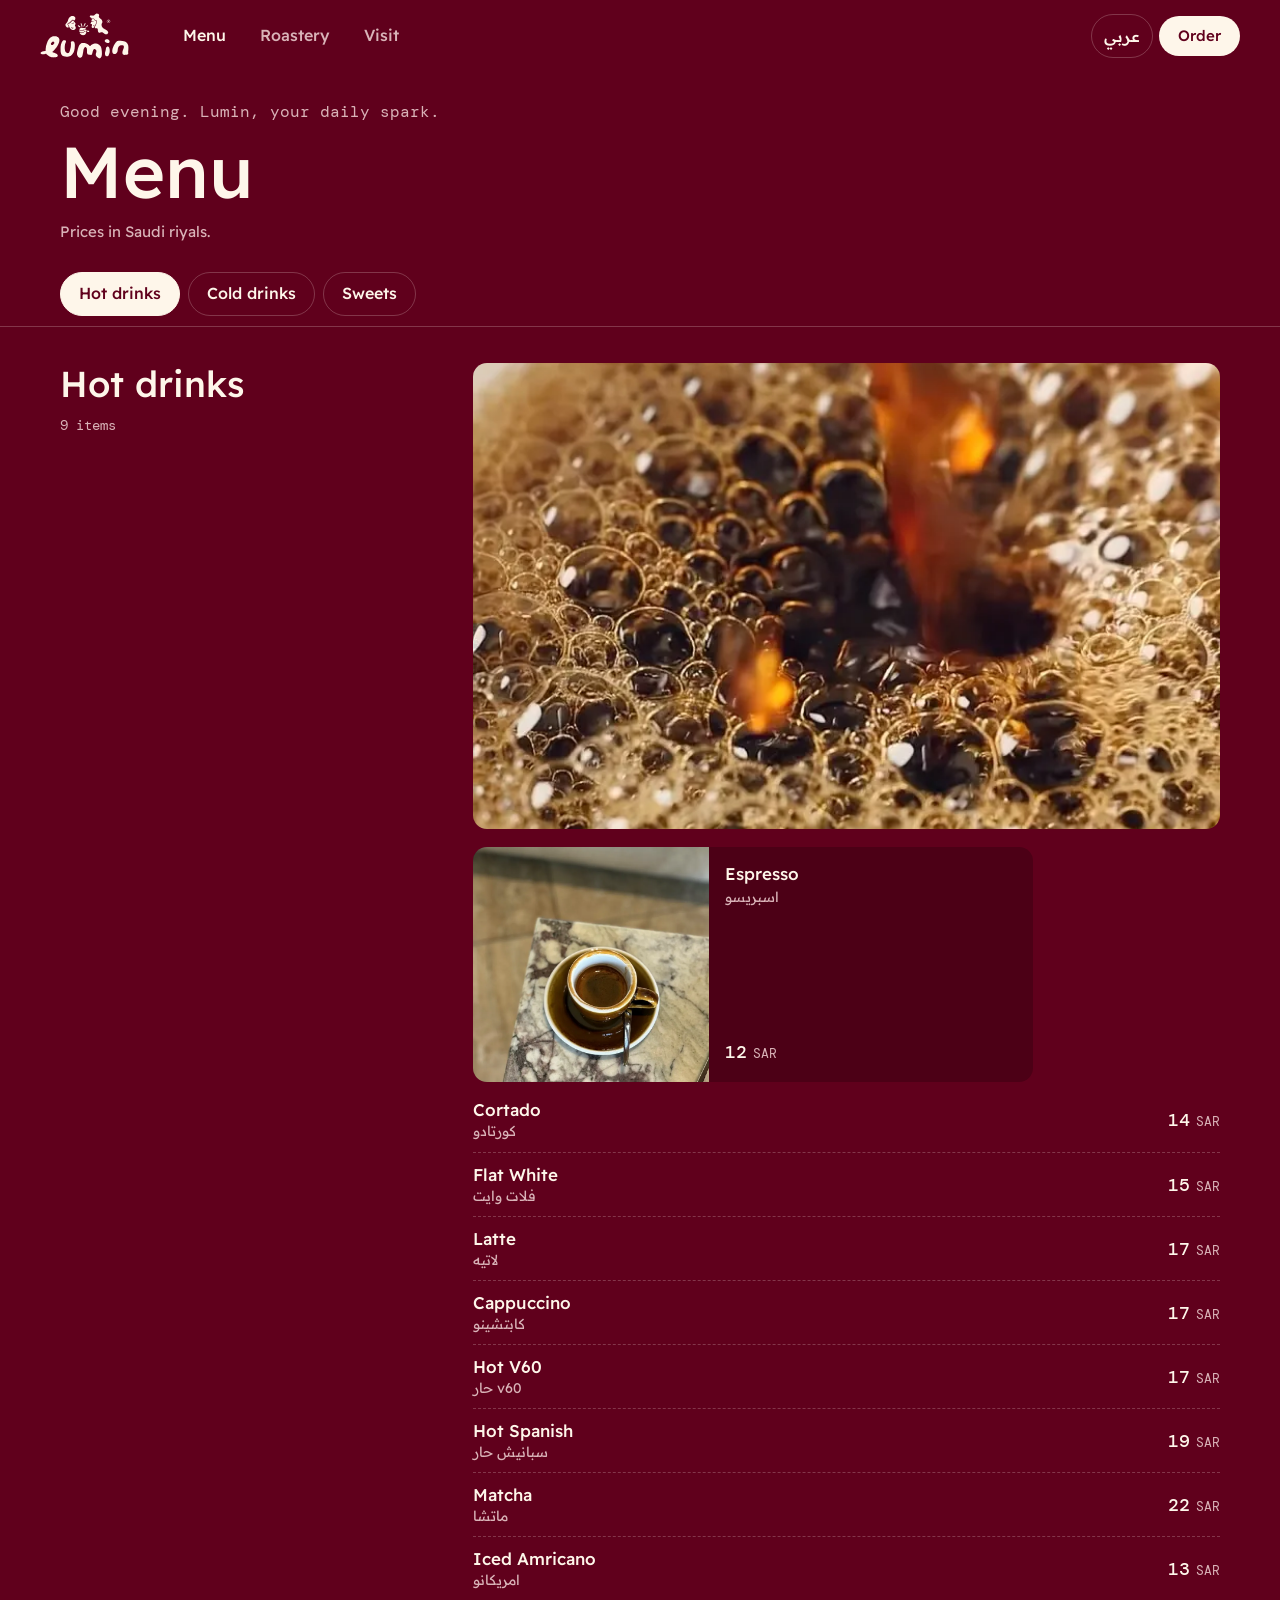
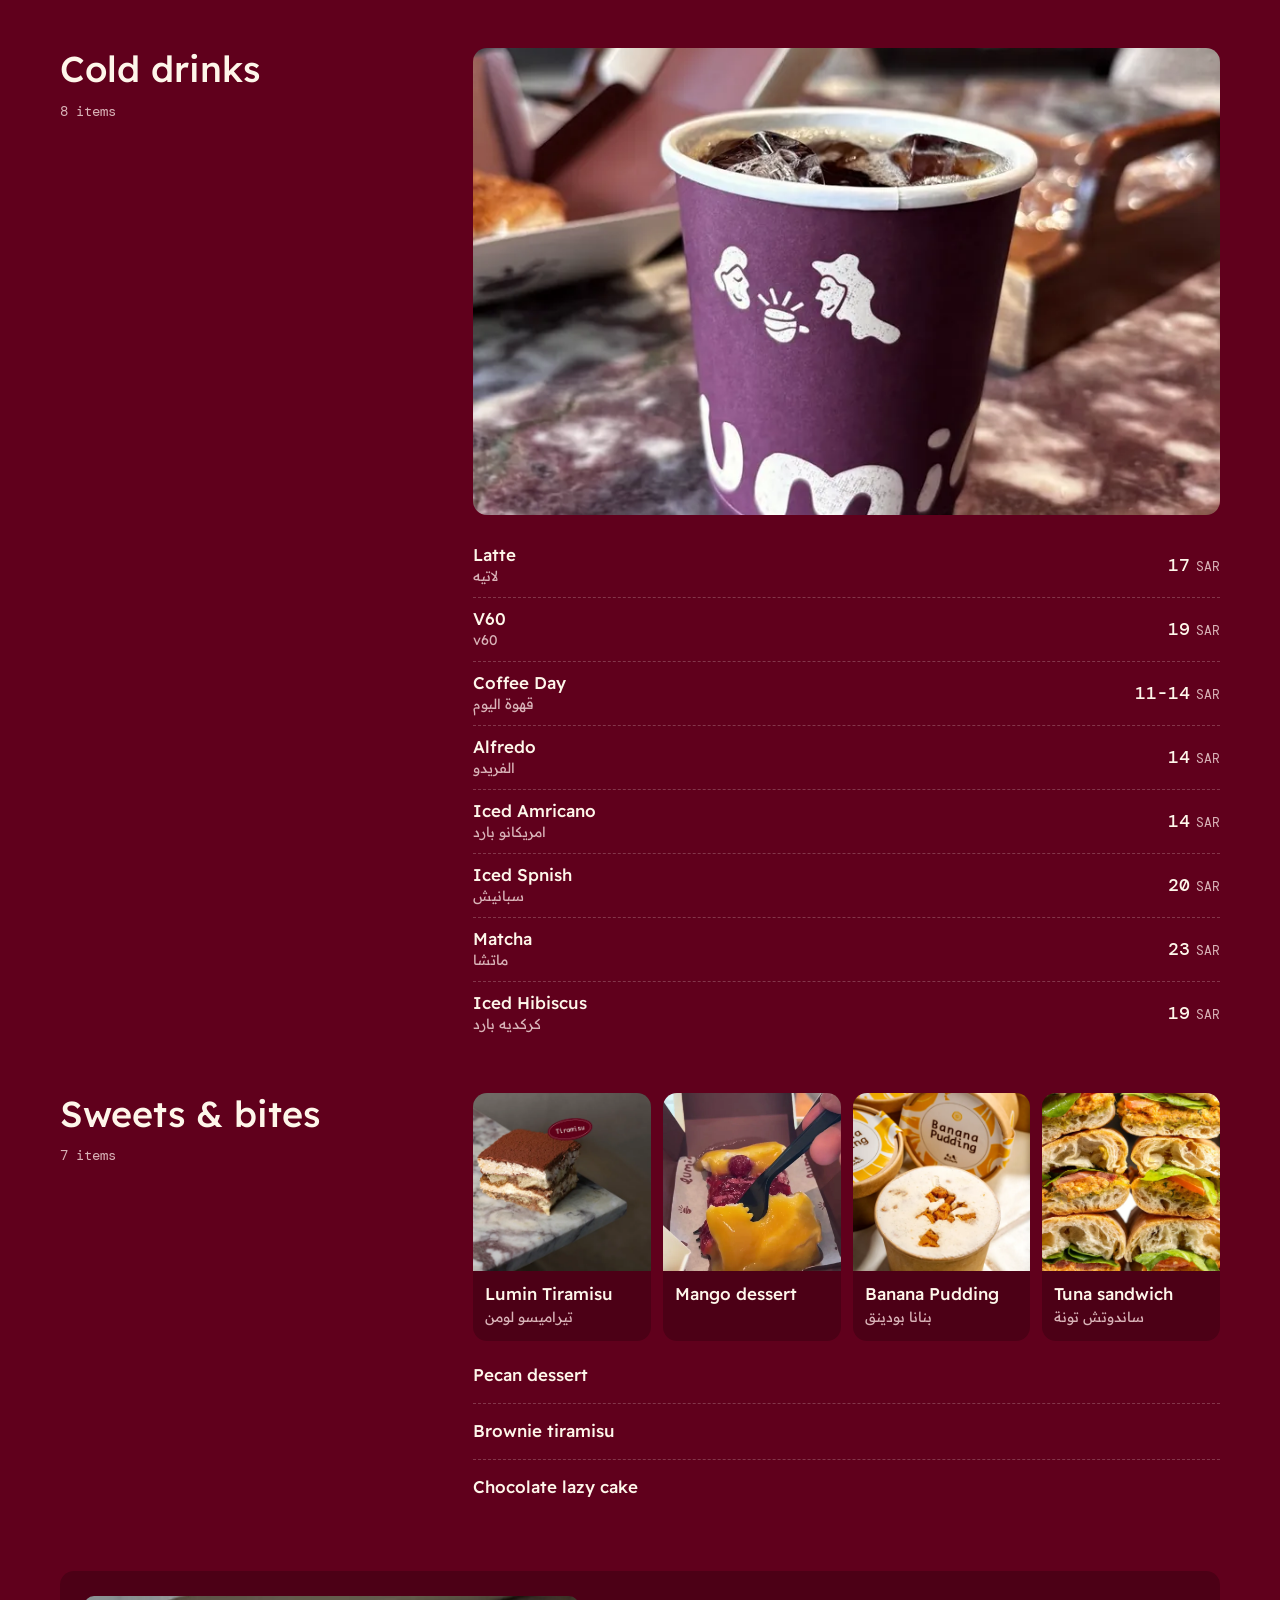
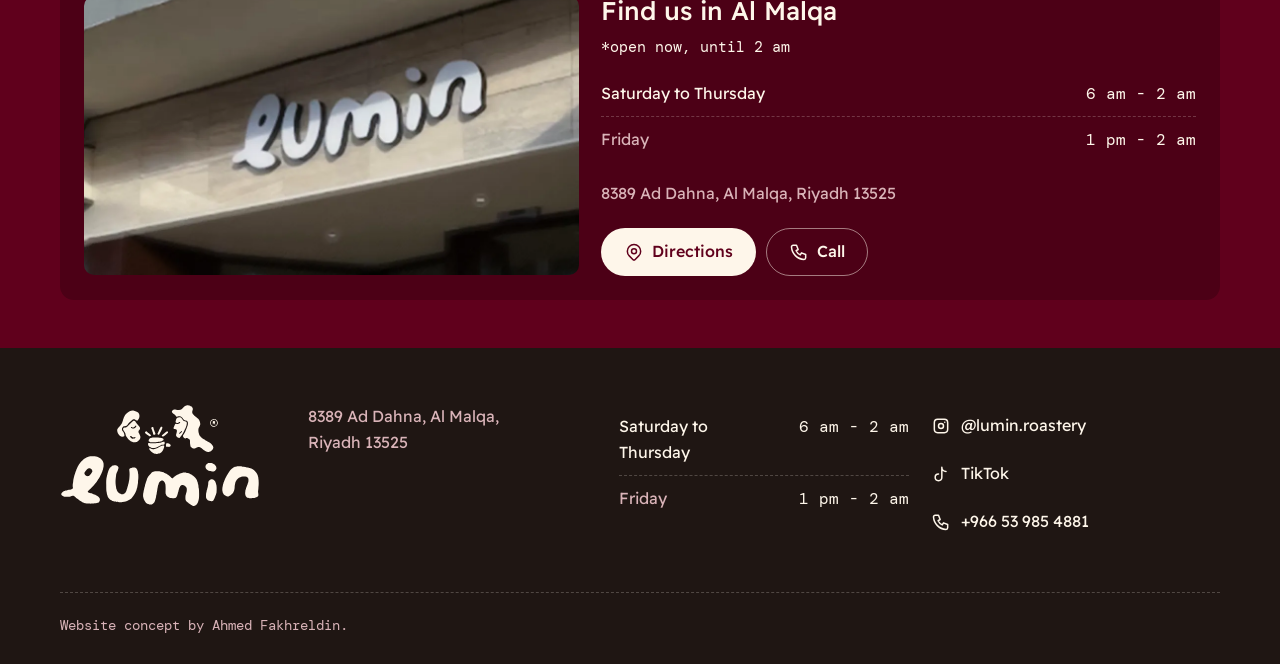
==== menu.html @ fab9cb1c "Lumin Roastery site: home, menu and roastery pages (AR/EN) Co-Authored-By: Claude Opus 5.5 (1M conte" ====
<!doctype html>
<html lang="ar" dir="rtl">
<head>
<meta charset="utf-8">
<meta name="viewport" content="width=device-width,initial-scale=1,viewport-fit=cover">
<script>(function(){var d=document.documentElement,l;try{l=localStorage.getItem('lumin-lang')}catch(e){}
if(l!=='ar'&&l!=='en'){var n=(navigator.languages&&navigator.languages[0])||navigator.language||'';l=/^ar/i.test(n)?'ar':'en'}
d.lang=l;d.dir=l==='ar'?'rtl':'ltr';d.classList.add('fl');var done=false;function go(){if(done)return;done=true;d.classList.remove('fl')}
setTimeout(go,1200);try{var f=["500 1em 'Readex Pro'","400 1em 'DM Mono'","500 1em 'DM Mono'"];Promise.all(f.map(function(x){return document.fonts.load(x,'\u0644\u0648\u0645\u0646 lumin')})).then(go,go)}catch(e){go()}}())</script>
<style>html.fl body{opacity:0}body{transition:opacity .25s ease}</style>
<noscript><style>html.fl body{opacity:1}</style></noscript>
<link rel="preload" as="font" type="font/woff2" href="fonts/readex-latin.woff2" crossorigin>
<link rel="preload" as="font" type="font/woff2" href="fonts/readex-arabic.woff2" crossorigin>
<link rel="preload" as="font" type="font/woff2" href="fonts/dmmono-400-latin.woff2" crossorigin>
<link rel="preload" as="font" type="font/woff2" href="fonts/dmmono-500-latin.woff2" crossorigin>
<title>القائمة | محمصة لومن</title>
<meta name="description" content="قائمة لومن بالأسعار: المشروبات الحارة والباردة وقهوة اليوم، وأسماء الحلى.">
<meta name="theme-color" content="#60001C">
<meta property="og:type" content="website">
<meta property="og:title" content="Menu | Lumin Roastery">
<meta property="og:description" content="The Lumin menu with prices: hot and cold drinks, coffee of the day, and the sweets.">
<meta property="og:image" content="https://ahmedfakhr1.github.io/lumin-preview/img/og-card.jpg">
<meta property="og:image:width" content="1200">
<meta property="og:image:height" content="630">
<meta property="og:image:alt" content="Lumin Roastery, Al Malqa, Riyadh">
<meta property="og:site_name" content="Lumin Roastery">
<meta name="twitter:card" content="summary_large_image">
<meta name="twitter:title" content="Menu | Lumin Roastery">
<meta name="twitter:description" content="The Lumin menu with prices: hot and cold drinks, coffee of the day, and the sweets.">
<meta name="twitter:image" content="https://ahmedfakhr1.github.io/lumin-preview/img/og-card.jpg">
<link rel="icon" type="image/svg+xml" href="img/icon.svg">
<link rel="icon" type="image/png" sizes="32x32" href="img/favicon-32.png">
<link rel="apple-touch-icon" href="img/apple-touch-icon.png">
<link rel="stylesheet" href="fonts.css?v=c0cd7f0d">
<link rel="stylesheet" href="site.css?v=6ce14621">
<script src="app.js?v=37ed431e" defer></script>
</head>
<body class="menu" data-title-ar="القائمة | محمصة لومن" data-title-en="Menu | Lumin Roastery" data-desc-ar="قائمة لومن بالأسعار: المشروبات الحارة والباردة وقهوة اليوم، وأسماء الحلى." data-desc-en="The Lumin menu with prices: hot and cold drinks, coffee of the day, and the sweets.">
<svg class="sprite" width="0" height="0" aria-hidden="true" focusable="false"><defs><g id="lm"><path class="faces" d="M149.1 79.8C148.4 79.6 146.4 78.8 145.3 78.2C143.7 77.3 140.8 74.4 139.7 72.6C139.3 72.0 138.8 71.3 138.6 71.0C138.4 70.7 137.9 69.9 137.6 69.2C137.1 68.1 137.0 67.9 137.0 67.0C136.8 65.9 136.8 65.7 136.2 64.3C135.9 63.6 135.6 63.1 134.9 62.3C132.7 59.6 132.4 58.4 133.7 56.9C134.4 56.2 134.8 56.1 136.3 56.0L137.7 55.9L138.7 55.3C139.8 54.7 140.9 53.7 144.7 49.7C147.0 47.4 149.0 45.6 149.6 45.3C150.3 45.0 150.8 45.1 151.7 45.7C152.6 46.2 153.1 46.9 153.7 48.0C153.9 48.4 154.6 49.3 155.2 49.9C157.7 52.8 159.4 54.9 159.8 55.8C159.9 56.0 160.0 56.5 160.1 56.9C160.2 57.5 160.2 57.7 160.0 58.4C159.7 59.2 159.7 59.2 159.0 60.0C157.8 61.1 157.6 61.7 157.8 63.2C157.9 64.3 158.0 64.5 158.5 65.3C158.8 65.7 159.0 66.0 159.0 66.1C159.0 66.1 159.1 66.5 159.3 66.8C159.5 67.1 159.8 67.8 160.0 68.3C160.2 68.8 160.4 69.4 160.5 69.7C160.7 70.0 160.7 70.4 160.7 71.5L160.7 72.9L160.3 73.8C160.1 74.3 159.8 74.8 159.8 75.0C159.4 76.1 157.0 78.4 155.5 78.9C155.1 79.0 154.6 79.3 154.2 79.4C153.9 79.5 153.4 79.7 153.1 79.7C152.5 79.9 149.9 79.9 149.1 79.8ZM150.5 73.9C152.1 73.6 153.4 72.4 152.8 71.7C152.5 71.4 152.2 71.4 151.5 71.7C150.9 71.9 149.4 72.0 148.6 71.9C147.9 71.7 147.4 71.3 147.0 70.6C146.4 69.5 145.3 69.2 144.6 69.9C144.1 70.4 144.1 70.8 144.8 71.6C145.9 72.8 147.1 73.8 147.7 74.0C148.2 74.1 149.8 74.1 150.5 73.9ZM131.2 70.9C130.4 70.8 130.3 70.7 129.3 70.2C128.1 69.5 126.5 68.1 125.7 66.9C123.9 64.4 123.1 60.9 123.8 59.0C124.3 57.8 125.6 56.1 128.1 53.5C129.4 52.1 129.8 51.6 130.1 51.0C130.3 50.6 130.6 50.1 130.7 49.9C131.2 49.0 131.9 47.2 132.1 46.7C132.1 46.4 132.3 45.7 132.6 45.3C132.8 44.7 133.0 44.1 133.0 43.7C133.1 43.2 133.3 42.6 133.5 42.2C133.7 41.7 133.9 41.1 134.0 40.7C134.2 40.0 135.1 37.9 135.7 37.1C136.2 36.3 137.8 34.5 138.5 33.8C142.7 29.9 146.1 28.5 150.4 29.1C151.2 29.2 152.2 29.6 153.8 30.4C154.2 30.6 154.9 30.9 155.2 31.0C155.8 31.2 157.0 32.1 157.5 32.6C157.6 32.8 158.0 33.2 158.2 33.7C158.7 34.3 158.8 34.5 159.0 35.6C159.3 36.9 159.3 37.8 159.2 38.5C159.1 38.8 159.0 39.4 158.9 40.0C158.7 41.1 158.4 41.7 157.1 43.7C155.8 45.5 155.4 45.6 154.1 44.6C153.8 44.3 153.4 44.1 153.2 44.0C152.9 43.8 152.4 43.6 152.1 43.4C151.6 43.0 151.5 43.0 150.6 43.0C150.1 43.0 149.5 43.0 149.3 43.0C148.7 43.2 147.6 44.0 146.7 44.9C146.2 45.4 145.4 46.2 144.9 46.6C143.6 47.7 141.7 49.7 140.5 51.2C138.8 53.2 138.7 53.3 137.0 53.5C135.9 53.6 134.7 53.9 134.1 54.2C133.3 54.7 132.1 56.0 131.6 57.0C131.2 57.9 131.2 57.9 131.2 59.0C131.2 60.0 131.2 60.0 131.6 60.8C131.9 61.2 132.4 62.0 132.9 62.6C133.4 63.2 133.8 63.8 134.2 64.7C134.8 65.7 134.8 65.9 134.9 66.7C134.9 67.2 135.0 67.9 135.1 68.3C135.2 68.7 135.2 69.2 135.2 69.4C135.1 69.8 134.5 70.4 134.0 70.7C133.5 70.9 132.1 71.0 131.2 70.9ZM151.1 57.4C152.1 56.7 152.5 56.4 153.2 55.5C154.4 54.1 154.6 53.3 153.9 53.1C153.4 52.9 153.1 53.1 151.9 54.3C150.4 55.8 150.2 55.9 149.1 55.9C148.1 55.9 148.1 55.9 147.4 55.5C146.6 55.1 146.2 55.0 145.8 55.4C145.5 55.7 145.5 56.2 145.7 56.5C145.8 56.6 146.1 56.8 146.5 57.0C146.9 57.1 147.5 57.3 148.0 57.5C148.7 57.8 148.9 57.9 149.6 57.8C150.2 57.8 150.4 57.8 151.1 57.4ZM268.7 95.2C268.2 95.1 267.5 94.9 267.1 94.9C266.4 94.8 264.7 94.0 264.1 93.5C263.9 93.3 263.4 92.9 262.8 92.5C262.3 92.1 261.1 91.2 260.3 90.5C258.4 88.8 257.3 88.2 256.1 87.8C254.7 87.4 254.3 87.4 252.7 87.8C251.2 88.1 251.1 88.1 249.7 88.9C247.8 89.9 248.0 89.9 246.8 89.8L245.7 89.8L244.5 89.2C243.4 88.7 243.2 88.5 242.4 87.7C241.3 86.7 241.1 86.3 240.9 85.2C240.9 84.8 240.8 84.2 240.7 83.8C240.4 82.7 240.4 82.1 240.3 79.3C240.3 76.1 240.2 75.9 239.2 74.9C238.6 74.3 238.3 74.1 237.2 73.6C236.0 73.0 235.9 73.0 235.1 73.0C234.4 73.0 234.2 73.0 233.6 73.4C232.7 73.8 232.3 73.8 231.6 73.5C230.8 73.1 230.2 72.4 229.6 71.3C229.1 70.4 229.1 70.2 229.1 69.6C229.1 68.8 229.1 68.8 230.8 66.2C231.9 64.5 232.8 62.7 233.1 61.8C233.2 61.4 233.4 60.8 233.5 60.5C233.7 60.2 233.9 59.7 234.0 59.4C234.1 59.1 234.3 58.6 234.5 58.3C234.6 57.9 234.9 57.3 235.0 56.8C235.2 56.3 235.4 55.7 235.5 55.4C235.6 55.2 235.9 54.5 236.0 54.0C236.2 53.5 236.4 52.8 236.6 52.4C236.9 51.5 237.1 50.0 237.0 48.5C236.9 47.4 236.7 46.9 236.0 46.0C235.3 45.1 235.0 45.0 233.1 44.7C231.4 44.5 230.4 43.8 229.4 42.4C228.0 40.3 227.0 39.3 225.5 38.5C224.4 37.9 224.4 37.9 223.4 37.9C222.0 37.8 221.2 38.0 220.3 38.5C219.5 38.9 218.9 39.0 218.5 38.7C218.3 38.6 217.9 38.0 217.5 37.4C216.7 36.2 216.4 35.9 214.2 34.4C212.8 33.4 211.7 32.4 211.4 31.8C210.9 30.7 211.2 29.6 212.2 28.7C212.6 28.3 212.9 28.1 213.9 27.8C215.5 27.2 216.1 27.1 217.9 27.5C220.3 28.1 224.3 28.2 225.3 27.8C226.4 27.3 227.6 26.3 230.3 23.4C231.8 21.9 232.8 21.2 234.6 20.8C236.0 20.4 236.4 20.4 238.5 20.8C239.9 21.1 240.3 21.2 240.7 21.5C241.0 21.7 241.6 21.9 241.9 22.0C242.9 22.5 244.3 24.0 244.7 25.1C245.0 26.1 244.9 27.7 244.3 28.9C243.9 29.7 243.7 31.3 243.9 32.3C244.3 33.8 247.0 37.0 250.0 39.2C251.5 40.3 252.5 41.3 253.3 42.1C254.0 42.8 254.9 44.0 254.9 44.2C254.9 44.2 255.0 44.6 255.3 45.0C255.6 45.5 255.8 46.1 256.2 47.4C256.6 49.1 256.7 49.3 256.7 50.4C256.7 51.5 256.7 51.5 256.3 52.4C256.1 52.9 255.9 53.4 255.9 53.6C255.8 53.9 254.9 55.8 254.1 57.3C253.5 58.4 253.7 63.4 254.4 65.2C254.6 65.7 254.8 66.4 254.9 66.8C255.0 67.3 255.1 67.6 255.5 68.3C255.8 68.7 256.2 69.3 256.4 69.6C257.2 71.1 260.2 73.5 263.3 75.5C264.0 75.9 264.7 76.3 264.9 76.5C265.1 76.6 265.4 76.8 265.7 77.0C266.0 77.1 266.4 77.3 266.6 77.5C266.8 77.6 267.3 77.9 267.7 78.1C268.1 78.3 268.8 78.7 269.2 78.9C269.6 79.2 270.3 79.6 270.8 79.9C274.4 82.1 276.9 84.8 277.6 87.3C277.8 88.1 277.8 88.7 277.3 89.8C276.6 91.4 276.4 91.7 275.5 92.7C274.2 94.0 273.1 94.7 271.7 95.0C271.2 95.1 270.6 95.2 270.5 95.3C270.0 95.4 269.8 95.4 268.7 95.2ZM221.7 72.7C220.4 72.0 218.7 70.7 218.3 69.8C217.8 68.9 217.9 67.0 218.5 65.6C219.0 64.4 219.4 61.8 219.3 60.9C219.0 59.1 218.6 58.9 216.0 58.4C214.4 58.2 213.9 57.8 213.9 57.1C213.9 56.6 214.1 55.8 214.5 55.2C214.6 54.9 214.9 54.4 215.0 54.1C215.1 53.8 215.3 53.3 215.5 53.0C215.7 52.7 215.9 52.2 216.0 51.8C216.5 50.2 217.2 49.8 219.0 50.3C220.6 50.7 222.1 50.4 223.5 49.2C224.4 48.5 224.6 48.2 224.5 47.7C224.3 47.3 224.1 47.2 223.6 47.2C223.3 47.2 223.2 47.2 222.6 47.8C221.8 48.5 221.3 48.8 220.6 48.8C219.2 49.0 217.5 48.2 217.2 47.2C217.1 46.8 217.2 45.8 217.6 44.7C217.7 44.2 217.9 43.6 218.0 43.2C218.3 42.3 219.0 41.4 219.9 40.6C221.1 39.6 223.2 39.2 224.6 39.7C225.6 40.0 227.3 41.5 227.8 42.4C229.3 45.2 230.0 45.8 232.1 46.1C234.3 46.5 235.1 47.2 235.2 48.7C235.3 49.7 234.8 52.6 234.4 53.5C234.3 53.7 234.0 54.3 233.9 54.9C233.8 55.4 233.5 56.0 233.4 56.3C233.3 56.5 233.1 57.0 233.0 57.2C232.9 57.5 232.3 58.6 231.8 59.8C231.2 60.9 230.8 61.9 230.8 61.9C230.8 61.9 230.6 62.3 230.3 62.7C230.1 63.2 229.6 64.0 229.2 64.7C228.6 65.8 228.2 66.5 227.4 67.8C227.1 68.2 226.7 68.9 226.4 69.5C225.7 70.6 224.5 72.1 223.9 72.5C223.3 72.9 222.3 73.0 221.7 72.7ZM224.3 65.8C225.0 65.5 227.6 63.1 227.7 62.6C227.8 62.3 227.6 62.0 227.3 61.9C226.8 61.7 226.5 61.9 225.4 62.9C224.9 63.5 224.2 64.0 224.1 64.1C223.1 64.5 222.5 65.0 222.7 65.5C222.9 65.9 223.7 66.1 224.3 65.8Z"/><path class="cupb" d="M186.2 98.4C185.8 98.3 185.5 98.2 185.5 98.2C185.4 98.2 184.9 98.1 184.4 98.0C183.5 97.8 182.7 97.5 180.6 96.4C179.1 95.6 177.8 94.4 175.8 92.1C174.6 90.7 174.4 89.5 175.2 89.3C175.6 89.1 175.7 89.1 176.5 89.5C176.8 89.6 177.5 89.9 178.0 90.1C178.5 90.2 179.2 90.5 179.7 90.6C180.8 91.0 182.0 91.0 183.3 90.6C183.8 90.4 184.5 90.2 184.9 90.1C185.6 90.0 189.1 88.3 190.2 87.6C190.4 87.5 190.9 87.2 191.3 87.0C191.7 86.8 192.2 86.6 192.5 86.4C194.1 85.5 195.6 85.1 197.1 85.0C198.4 85.0 198.7 85.1 198.9 85.6C199.0 86.1 198.8 87.7 198.5 88.6C198.3 89.0 198.1 89.6 198.0 90.1C197.8 90.8 196.8 92.8 196.2 93.9C195.4 95.2 193.9 96.4 192.2 97.2C191.1 97.8 190.8 97.9 190.1 97.9C189.6 98.0 189.0 98.1 188.6 98.2C187.9 98.5 186.9 98.6 186.2 98.4ZM179.8 88.9C179.3 88.8 178.8 88.7 178.2 88.4C177.7 88.2 177.1 87.9 176.9 87.9C175.8 87.7 174.6 86.7 173.8 85.4C173.1 84.3 173.0 83.8 173.1 82.6C173.1 81.7 173.3 81.1 173.6 81.0C174.0 80.9 175.2 81.0 176.6 81.2C178.0 81.5 178.2 81.5 180.7 81.4C182.1 81.4 184.2 81.3 185.4 81.2C186.5 81.1 188.2 81.0 189.2 81.0C190.6 80.9 191.0 80.8 191.8 80.6C192.4 80.4 193.3 80.2 194.0 80.0C194.7 79.9 195.6 79.7 196.1 79.5C197.4 79.0 198.7 78.7 199.1 78.8C199.6 79.0 199.6 79.3 199.7 81.0C199.7 83.4 199.5 83.5 195.7 83.9C194.6 83.9 194.5 84.0 193.5 84.5C191.8 85.3 190.0 86.2 189.7 86.4C189.6 86.5 189.2 86.7 188.9 86.8C188.6 86.9 188.0 87.2 187.7 87.4C187.4 87.6 186.8 87.9 186.4 88.0C186.0 88.1 185.4 88.4 185.0 88.5C183.9 88.9 181.7 89.1 179.8 88.9ZM204.6 87.0C204.4 87.0 203.9 87.0 203.6 87.0C202.7 87.0 202.2 86.8 201.9 86.5C201.8 86.2 201.7 86.1 201.8 85.5C201.8 85.1 201.9 84.2 201.9 83.6C202.1 81.6 202.2 81.5 204.0 81.5C204.9 81.5 205.2 81.5 205.9 81.7C206.3 81.8 206.7 82.0 206.8 82.0C207.3 82.0 208.7 83.1 209.1 83.9C209.6 84.8 209.5 85.3 208.8 86.1C208.3 86.7 208.1 86.8 206.8 87.0C205.7 87.2 205.2 87.2 204.6 87.0ZM176.5 79.7C176.0 79.5 174.6 78.8 174.4 78.6C174.0 78.1 173.9 77.0 174.1 76.1C174.5 74.9 176.0 73.3 177.2 72.9C177.7 72.7 178.3 72.5 178.7 72.4C179.7 72.0 181.7 71.9 185.4 72.0C189.1 72.1 190.5 72.2 191.7 72.5C192.2 72.6 193.2 72.8 194.0 72.9C195.4 73.2 195.8 73.3 196.8 73.8C197.8 74.3 198.1 74.9 197.9 75.9C197.6 76.7 196.3 77.6 194.8 78.0C194.4 78.1 193.8 78.3 193.4 78.4C192.7 78.6 190.9 79.0 190.2 79.0C189.8 79.0 187.0 79.4 185.9 79.6C185.2 79.7 177.1 79.8 176.5 79.7Z"/><g class="rays"><path class="ray r0" style="opacity:var(--ray-o,1)" d="M175.0 70.0C174.8 69.9 174.2 69.5 173.7 69.0C173.2 68.6 172.6 68.1 172.3 67.9C170.8 67.0 169.0 65.6 168.4 64.8C168.0 64.2 168.0 63.7 168.5 63.1C169.4 62.1 170.1 61.9 170.8 62.4C171.0 62.6 171.6 63.1 172.2 63.7C173.1 64.6 173.8 65.1 176.6 67.1C177.3 67.6 178.0 68.3 178.0 68.5C178.0 68.9 177.1 69.7 176.2 70.1C175.6 70.3 175.4 70.3 175.0 70.0Z"/><path class="ray r1" style="opacity:var(--ray-o,1)" d="M182.0 67.6C181.4 67.3 181.1 66.6 181.0 65.1C181.0 64.6 180.8 64.1 180.6 63.5C180.3 63.0 180.1 62.3 180.0 61.9C180.0 61.5 179.8 60.9 179.5 60.4C179.3 59.9 179.0 59.3 179.0 59.0C178.9 58.8 178.7 58.2 178.5 57.9C178.1 57.1 178.1 56.7 178.5 56.1C178.9 55.4 179.4 55.1 180.0 55.1C181.2 55.0 181.7 55.6 181.9 57.3C182.0 58.2 182.1 58.6 182.4 59.1C182.6 59.5 182.8 60.1 182.9 60.5C183.0 60.9 183.2 61.5 183.4 62.0C183.6 62.4 183.8 62.9 183.9 63.2C183.9 63.4 184.2 64.1 184.4 64.6C185.2 66.4 185.0 67.2 183.7 67.6C182.9 67.8 182.4 67.8 182.0 67.6Z"/><path class="ray r2" style="opacity:var(--ray-o,1)" d="M189.1 67.2C188.1 66.7 187.9 66.2 188.5 65.3C188.7 65.0 188.9 64.6 189.0 64.3C189.1 64.0 189.3 63.6 189.5 63.2C189.7 62.9 189.9 62.4 190.0 62.1C190.1 61.8 190.3 61.3 190.5 60.9C190.7 60.6 190.9 60.0 191.0 59.8C191.1 59.5 191.3 59.1 191.4 58.8C191.6 58.5 191.8 58.0 192.0 57.6C192.2 56.7 193.0 55.5 193.4 55.1C193.9 54.7 194.5 54.6 195.2 55.0C196.3 55.5 196.3 56.8 195.3 58.9C194.1 61.5 193.6 62.4 193.3 62.8C193.2 63.0 192.9 63.5 192.8 63.8C192.1 65.3 191.3 66.6 190.8 67.1C190.3 67.7 189.9 67.7 189.1 67.2Z"/><path class="ray r3" style="opacity:var(--ray-o,1)" d="M196.2 70.4C195.0 69.8 194.8 68.8 195.9 68.1C197.0 67.4 201.5 63.7 202.2 63.0C203.2 61.9 204.2 61.9 204.8 63.0C204.9 63.4 205.1 63.8 205.1 64.0C205.2 64.6 205.0 64.8 201.9 67.1C199.9 68.6 198.6 69.6 198.1 70.0C197.2 70.7 196.9 70.8 196.2 70.4Z"/></g><path class="reg" d="M277.5 54.8C276.9 54.6 275.5 53.9 275.0 53.5C274.6 53.2 273.6 52.1 273.3 51.6C273.0 51.1 272.5 49.3 272.5 48.5C272.6 47.2 273.2 45.6 274.1 44.6C275.0 43.6 275.8 43.1 277.2 42.8C278.5 42.5 278.9 42.5 279.6 42.7C279.9 42.8 280.4 42.9 280.7 43.0C281.1 43.0 281.4 43.2 282.1 43.8C283.3 44.7 283.7 45.1 284.3 46.4L284.8 47.4L284.8 48.7L284.8 50.0L284.2 51.2C283.4 52.8 282.8 53.4 281.2 54.2L280.0 54.8L279.0 54.8C278.4 54.8 277.7 54.8 277.5 54.8ZM279.8 53.5C281.8 52.9 282.7 52.2 283.3 50.4C283.8 48.8 283.8 48.0 283.1 46.6C282.6 45.7 281.6 44.5 280.8 44.2C279.2 43.4 277.0 43.7 275.7 44.7C274.2 46.0 273.8 46.8 273.8 48.8C273.8 50.0 273.8 50.0 274.1 50.7C274.6 51.7 275.6 52.7 276.6 53.1C277.9 53.7 278.5 53.8 279.8 53.5ZM279.9 51.1C279.8 50.9 279.5 50.5 279.3 50.2C278.6 49.1 278.0 49.2 277.7 50.4C277.6 50.9 277.6 51.0 277.3 51.0C276.9 51.1 276.9 50.8 276.8 48.6C276.8 46.3 276.9 46.2 277.5 45.9C277.9 45.7 279.2 45.7 279.8 46.0C280.7 46.4 281.0 47.2 280.4 48.1C280.2 48.4 280.1 48.7 280.1 49.0C280.0 49.5 280.1 49.5 280.4 50.0C280.9 50.6 281.0 50.9 280.9 51.2C280.8 51.5 280.3 51.4 279.9 51.1Z"/><path class="word" d="M245.4 181.8C244.7 181.6 241.6 179.8 241.0 179.4C240.9 179.3 240.5 179.0 240.2 178.9C239.4 178.5 237.9 177.4 236.3 176.0C235.1 175.0 233.6 173.1 233.2 171.8C232.8 170.9 232.9 166.3 233.2 164.7C233.3 164.2 233.5 163.6 233.6 163.3C233.8 163.0 233.9 162.3 234.0 161.8C234.1 161.3 234.4 160.6 234.5 160.3C235.2 158.5 235.4 154.8 234.9 153.1C234.4 151.5 232.5 149.7 230.1 148.7C228.2 147.9 227.8 147.9 226.4 148.8C225.3 149.5 224.2 150.7 223.8 151.8C223.7 152.2 223.5 152.6 223.3 152.8C223.2 153.0 223.0 153.6 222.8 154.1C222.7 154.7 222.5 155.4 222.3 155.7C222.2 156.0 222.0 156.8 221.9 157.3C221.8 158.0 221.6 158.7 221.4 159.3C221.1 160.0 220.9 160.6 220.9 161.2C220.8 161.8 220.7 162.4 220.4 163.0C220.2 163.5 220.0 164.3 219.9 164.7C219.7 165.9 218.7 167.7 218.0 168.4C216.8 169.5 215.7 169.6 209.9 169.0C208.0 168.8 207.9 168.8 207.3 168.5C207.0 168.3 206.4 168.1 206.0 168.0C204.3 167.4 202.3 165.5 202.0 164.0C201.9 163.7 201.7 163.2 201.5 162.8C201.1 161.8 201.0 160.4 201.2 155.9C201.3 150.8 201.1 147.7 200.6 146.3C200.4 145.9 200.2 145.3 200.0 144.9C199.9 144.5 199.7 144.0 199.2 143.5C198.5 142.5 198.1 142.1 197.1 141.6C196.4 141.1 196.3 141.1 195.6 141.1C194.9 141.1 194.8 141.1 194.0 141.6C192.2 142.5 190.4 144.8 189.9 146.9C189.7 147.4 189.5 148.0 189.4 148.4C189.1 149.0 189.0 149.3 188.7 151.2C188.7 151.6 188.5 152.4 188.3 152.9C188.1 153.5 188.0 154.2 187.9 155.3C187.8 156.1 187.6 157.5 187.4 158.6C187.2 159.6 186.9 161.0 186.9 161.7C186.8 162.6 186.6 163.4 186.4 164.3C186.0 165.8 186.0 165.8 185.9 167.2C185.8 167.9 185.6 168.5 185.4 169.4C185.1 170.0 184.9 170.8 184.9 171.2C184.8 171.6 184.6 172.3 184.4 172.8C184.2 173.2 184.0 173.9 183.9 174.2C183.7 175.1 182.8 176.5 182.1 177.3C181.1 178.3 180.5 178.7 179.6 179.0C179.2 179.1 178.6 179.3 178.4 179.4C178.1 179.6 177.8 179.6 176.6 179.6L175.2 179.7L174.4 179.3C173.9 179.1 173.3 178.9 173.1 178.9C172.9 178.9 172.5 178.7 172.3 178.5C172.0 178.3 171.5 178.0 171.2 177.8C170.5 177.4 169.6 176.6 169.0 175.8C168.1 174.7 167.2 173.2 167.1 172.8C167.0 172.6 166.8 172.1 166.5 171.7C166.3 171.2 166.1 170.5 165.9 169.9C165.8 169.3 165.6 168.5 165.5 168.2C165.1 167.3 165.0 166.2 165.1 164.2C165.1 163.1 165.2 162.1 165.3 162.0C165.4 161.3 165.9 159.1 166.0 157.9C166.1 157.2 166.3 156.3 166.5 155.7C166.7 155.1 166.9 154.1 167.0 153.5C167.2 152.4 167.3 152.0 167.7 151.0C167.8 150.6 168.0 150.0 168.1 149.4C168.1 148.7 168.2 148.2 168.5 147.6C168.7 147.2 168.9 146.3 169.0 145.8C169.2 145.2 169.4 144.5 169.5 144.3C169.6 144.0 169.9 143.3 170.0 142.8C170.1 142.3 170.3 141.6 170.5 141.3C170.7 140.9 170.9 140.3 171.0 139.8C171.1 139.4 171.3 138.7 171.5 138.4C171.7 138.0 171.9 137.5 172.0 137.2C172.1 136.9 172.3 136.4 172.5 136.1C172.7 135.8 173.0 135.2 173.1 134.9C173.4 134.3 174.1 133.5 177.4 130.1C179.2 128.3 180.3 127.5 181.0 127.2C181.2 127.1 182.0 126.9 182.8 126.6L184.2 126.1L187.1 126.1C190.3 126.0 191.4 126.1 192.7 126.5C193.1 126.7 194.0 126.9 194.6 127.0C195.2 127.1 196.0 127.4 196.4 127.5C196.8 127.7 197.3 127.9 197.6 128.0C197.9 128.0 198.4 128.2 198.8 128.5C199.2 128.7 199.7 128.9 199.9 129.0C200.4 129.1 202.4 130.1 202.8 130.4C203.0 130.5 203.3 130.7 203.6 130.9C204.2 131.2 205.4 132.0 207.6 133.8C208.0 134.1 208.8 134.9 209.4 135.5C211.0 137.4 211.6 137.8 212.3 137.6C212.4 137.6 213.1 136.9 213.9 136.2C215.6 134.4 216.6 133.7 220.0 131.8C220.7 131.5 221.5 131.1 221.7 131.0C222.0 130.8 222.5 130.6 222.8 130.5C223.2 130.3 223.7 130.1 224.1 130.0C224.4 129.9 225.0 129.7 225.3 129.5C225.8 129.3 226.2 129.1 226.9 129.0C227.4 128.9 228.1 128.7 228.5 128.5C229.2 128.3 229.3 128.3 231.2 128.3C233.0 128.3 233.2 128.3 234.2 128.6C234.7 128.7 235.7 128.9 236.3 129.0C237.1 129.1 237.6 129.2 238.1 129.5C238.6 129.7 239.2 129.9 239.5 130.0C239.8 130.1 240.3 130.3 240.6 130.5C240.8 130.6 241.3 130.9 241.7 131.0C242.3 131.3 242.7 131.6 244.7 133.0C247.0 134.5 248.3 135.9 250.0 138.4C251.0 140.0 251.7 141.3 251.9 142.1C252.0 142.4 252.2 143.0 252.4 143.4C252.6 144.0 252.8 144.6 252.9 145.3C253.0 145.9 253.2 146.8 253.3 147.2C253.7 148.3 253.8 149.6 253.9 151.1C254.0 152.0 254.0 152.6 254.2 153.2C254.7 154.6 254.9 157.4 254.9 163.0C254.9 168.3 254.7 170.0 254.3 171.4C254.1 171.7 254.0 172.5 253.9 173.1C253.8 173.8 253.7 174.4 253.4 174.9C253.3 175.3 253.0 175.9 252.9 176.2C252.5 177.4 251.2 179.2 250.0 180.3C248.7 181.4 246.5 182.1 245.4 181.8ZM79.2 178.1C78.7 178.0 77.8 178.0 77.2 178.0C75.4 178.0 73.7 177.8 72.8 177.6C72.4 177.4 71.6 177.2 70.9 177.1C69.8 176.7 67.7 175.9 67.1 175.4C66.9 175.2 66.5 175.0 66.2 174.9C65.9 174.8 65.3 174.4 64.8 174.1C64.2 173.7 63.4 173.2 62.9 172.8C62.5 172.5 61.5 171.8 60.8 171.2C60.1 170.6 59.3 169.9 59.1 169.8C58.5 169.3 56.7 167.8 55.4 166.6C54.0 165.2 53.6 165.1 52.6 165.6C52.4 165.7 51.7 165.8 51.1 165.9C50.5 166.0 49.9 166.1 49.7 166.1C48.5 166.6 46.2 167.0 44.5 167.0C44.0 167.0 43.2 167.0 42.8 167.1C42.1 167.2 41.8 167.2 41.2 167.1C40.8 167.0 40.1 166.9 39.7 166.9C39.0 166.8 38.8 166.8 37.1 166.1C35.9 165.7 34.6 164.8 34.3 164.3C34.0 163.9 33.9 163.1 34.0 162.3C34.4 160.8 36.7 158.6 38.6 158.0C39.0 157.8 39.7 157.6 40.0 157.4C40.4 157.2 41.1 157.1 41.8 157.0C42.4 156.9 43.3 156.8 43.6 156.6C44.4 156.4 45.1 156.2 47.0 156.0C47.9 155.9 48.5 155.7 49.5 155.4C51.2 154.8 51.3 154.8 51.8 154.2C52.7 153.3 52.8 152.7 52.4 151.3C52.1 150.2 52.2 146.7 52.6 145.3C52.8 144.6 52.9 143.9 53.0 142.7C53.1 140.7 53.3 139.6 53.6 138.4C53.8 137.8 54.0 137.0 54.0 136.5C54.1 135.9 54.3 135.3 54.4 135.0C54.7 134.0 55.0 133.0 55.1 132.4C55.2 132.1 55.4 131.5 55.6 131.2C55.7 130.8 55.9 130.1 56.0 129.7C56.1 129.2 56.3 128.6 56.5 128.2C56.7 127.8 56.9 127.2 57.0 126.7C57.1 126.2 57.3 125.7 57.5 125.3C57.7 125.0 57.9 124.4 58.0 124.1C58.1 123.7 58.3 123.1 58.5 122.7C58.8 122.2 59.0 121.8 59.0 121.7C59.1 121.2 60.9 117.7 61.4 117.0C61.6 116.6 61.9 116.1 62.1 115.8C62.5 115.1 63.6 113.5 64.6 112.2C66.0 110.3 69.4 107.0 71.5 105.7C72.3 105.2 74.2 104.1 74.3 104.1C74.3 104.1 74.8 103.9 75.3 103.6C75.9 103.4 76.6 103.1 77.0 103.0C77.4 102.9 78.0 102.7 78.4 102.6C79.4 102.1 80.0 102.0 83.0 102.0C86.9 101.9 88.5 102.0 90.1 102.5C90.8 102.8 91.5 103.0 91.7 103.0C92.2 103.1 94.3 104.1 94.9 104.5C95.1 104.6 95.5 104.8 95.8 105.0C97.8 106.0 100.3 109.0 100.9 111.1C101.1 111.6 101.2 112.1 101.3 112.3C101.7 113.1 101.8 113.8 101.8 116.1C101.8 118.5 101.7 119.5 101.3 120.7C101.2 121.1 101.0 121.9 100.9 122.5C100.8 123.3 100.6 123.8 100.4 124.4C100.2 124.8 100.0 125.5 99.9 125.9C99.8 126.3 99.6 126.9 99.5 127.2C99.3 127.5 99.1 128.0 99.0 128.4C98.8 128.9 98.4 129.7 97.6 131.4C97.4 131.7 97.2 132.1 97.1 132.4C97.0 132.7 96.7 133.1 96.6 133.3C96.5 133.5 96.2 134.1 96.0 134.6C95.3 135.8 93.9 138.3 93.5 138.8C93.3 139.0 92.9 139.6 92.5 140.2C92.2 140.8 91.7 141.5 91.5 141.7C91.3 142.0 90.8 142.7 90.4 143.4C89.9 144.0 89.2 145.0 88.7 145.6C88.1 146.2 87.4 147.1 87.1 147.6C85.3 149.9 81.9 153.4 79.0 156.0C76.8 157.9 76.4 158.6 76.5 159.3C76.6 159.9 78.1 160.7 79.6 161.0C80.9 161.2 80.9 161.2 81.8 161.6C82.1 161.7 82.8 161.9 83.3 162.0C83.7 162.1 84.4 162.3 84.7 162.5C85.0 162.6 85.6 162.9 86.0 163.0C86.4 163.1 87.0 163.3 87.3 163.5C87.7 163.7 88.2 163.9 88.5 164.0C88.8 164.1 89.2 164.3 89.5 164.5C89.8 164.6 90.2 164.9 90.6 165.1C93.0 166.3 95.3 168.7 95.8 170.4C95.8 170.7 95.9 171.3 95.8 171.9L95.8 173.0L95.2 174.2C94.3 175.9 93.5 176.6 92.0 176.9C91.6 177.0 91.0 177.2 90.6 177.3C89.5 177.7 88.4 177.9 85.7 178.0C84.3 178.0 83.0 178.1 82.8 178.1C82.1 178.3 80.1 178.3 79.2 178.1ZM127.1 175.8C123.9 175.8 123.0 175.7 122.2 175.3C121.8 175.1 121.3 175.0 120.6 174.9C119.3 174.8 119.0 174.8 118.2 174.4C117.8 174.3 117.1 174.1 116.7 173.9C116.3 173.8 115.6 173.6 115.2 173.4C114.8 173.2 114.3 172.9 114.2 172.9C113.2 172.5 110.9 170.5 109.8 169.1C109.0 168.2 108.2 166.4 108.0 165.3C107.8 164.9 107.7 164.4 107.7 164.2C107.4 163.7 107.1 162.8 107.0 161.7C106.9 161.1 106.7 159.9 106.5 159.1C106.1 156.8 106.0 154.8 106.0 148.2C106.0 140.4 106.1 138.9 106.7 136.0C106.9 135.5 107.0 134.6 107.1 134.0C107.2 133.3 107.3 132.6 107.5 132.2C107.7 131.7 107.9 131.0 108.0 130.5C108.1 130.0 108.3 129.2 108.5 128.8C108.7 128.3 108.9 127.6 109.0 127.2C109.1 126.8 109.3 126.1 109.5 125.6C109.8 125.1 110.0 124.5 110.1 124.3C110.2 123.8 111.4 121.5 111.9 120.8C112.5 119.9 114.3 118.2 115.2 117.6C115.8 117.2 116.1 117.1 117.5 116.8C119.2 116.4 119.8 116.4 120.8 116.6C121.2 116.7 121.9 116.8 122.4 117.0C123.8 117.2 124.6 117.9 125.3 119.2C125.8 120.0 125.7 121.2 125.2 122.7C125.0 123.2 124.8 123.9 124.8 124.1C124.8 124.3 124.6 124.6 124.5 124.9C124.4 125.2 124.1 125.7 124.0 126.2C123.8 126.6 123.5 127.2 123.3 127.6C123.1 128.0 122.9 128.5 122.9 128.8C122.8 129.0 122.6 129.4 122.4 129.7C122.1 130.4 121.9 131.2 121.8 132.5C121.8 133.1 121.7 133.9 121.6 134.5C121.5 135.0 121.4 136.2 121.3 137.2C121.2 138.2 121.1 139.6 121.0 140.4C120.8 143.3 121.0 147.8 121.6 150.6C121.7 151.2 121.8 152.1 121.9 152.6C121.9 153.4 122.1 153.9 122.4 154.7C122.6 155.3 122.9 156.0 122.9 156.2C122.9 156.3 123.2 156.9 123.4 157.4C124.7 159.7 125.9 160.8 128.9 162.3L130.1 163.0L131.6 162.9L133.2 162.9L134.3 162.3C135.5 161.7 136.5 161.0 136.8 160.3C137.0 160.1 137.3 159.6 137.5 159.2C137.7 158.9 138.0 158.2 138.1 157.8C138.2 157.4 138.4 156.8 138.6 156.5C138.7 156.1 138.9 155.5 139.0 155.0C139.2 154.6 139.4 153.9 139.6 153.5C139.7 153.1 139.9 152.4 140.0 151.9C140.1 151.5 140.3 150.8 140.5 150.3C140.7 149.8 140.9 149.2 141.0 148.5C141.1 148.0 141.3 147.2 141.4 146.7C141.6 146.2 141.8 145.3 142.0 144.6C142.3 142.5 142.4 142.2 142.6 141.4C142.8 140.8 142.9 140.4 143.0 138.8C143.1 137.8 143.2 135.9 143.3 134.8C143.5 132.3 143.5 128.3 143.2 126.6C142.9 124.7 142.9 123.1 143.1 122.6C143.4 122.0 144.4 121.4 145.6 121.0C146.2 120.9 146.9 120.6 147.2 120.5C148.3 120.0 150.5 119.9 151.6 120.2C152.3 120.4 153.3 121.0 153.9 121.6C154.5 122.1 155.5 123.6 155.8 124.3C155.9 124.6 156.1 125.2 156.3 125.6C156.7 126.7 156.8 127.2 156.9 128.8C157.0 129.5 157.1 130.5 157.3 131.0C157.5 131.9 157.5 132.1 157.5 135.1C157.5 138.1 157.5 138.4 157.2 139.9C157.0 141.0 157.0 141.9 157.0 142.7C157.0 145.0 156.7 146.9 156.2 148.9C156.1 149.3 156.0 150.2 155.9 151.0C155.7 151.8 155.6 152.6 155.4 153.1C155.2 153.5 155.0 154.2 154.9 154.7C154.8 155.2 154.6 155.9 154.5 156.2C154.3 156.5 154.1 157.1 153.9 157.7C153.5 158.8 152.9 160.3 152.6 160.8C152.5 161.0 152.2 161.6 152.0 162.0C150.6 164.7 148.9 167.0 146.9 169.0C146.2 169.7 145.3 170.5 145.0 170.7C144.7 170.8 144.2 171.2 143.9 171.4C143.6 171.6 143.2 172.0 142.9 172.1C142.4 172.5 139.6 174.0 139.4 174.0C139.3 174.0 138.8 174.1 138.3 174.3C137.6 174.6 137.1 174.8 136.3 174.9C135.6 175.0 134.9 175.2 134.6 175.3C134.2 175.4 133.7 175.6 133.3 175.6C132.7 175.7 130.0 176.0 129.9 175.9C129.8 175.9 128.6 175.9 127.1 175.8ZM274.4 174.2C274.1 174.1 273.5 174.0 272.9 173.9C271.6 173.8 271.3 173.7 269.9 173.1C268.4 172.3 267.7 171.7 266.9 170.2C266.0 168.8 266.0 168.8 266.0 165.4C266.0 162.1 266.1 161.3 266.6 159.7C266.8 159.1 267.0 158.2 267.0 157.7C267.1 157.0 267.3 156.5 267.5 155.9C267.7 155.4 267.9 154.7 268.0 154.0C268.1 153.5 268.3 152.6 268.5 152.2C268.9 151.1 268.9 150.7 269.1 149.2C269.2 148.5 269.3 147.7 269.4 147.4C269.4 147.1 269.5 146.3 269.5 145.6C269.5 142.7 270.6 140.8 273.3 139.6C274.1 139.3 274.3 139.2 275.1 139.2C276.6 139.1 278.1 139.7 279.3 140.9C280.0 141.6 280.9 142.7 280.9 143.1C280.9 143.1 281.1 143.6 281.3 144.1C281.6 144.7 281.8 145.3 281.9 145.7C281.9 146.1 282.1 146.9 282.3 147.4C282.7 148.7 282.8 149.3 283.0 151.7C283.1 154.2 283.1 155.8 282.9 158.6C282.8 160.9 282.8 160.9 282.4 161.7C282.2 162.2 282.0 162.9 281.9 163.3C281.8 163.8 281.6 164.3 281.4 164.6C281.2 165.0 281.0 165.6 280.9 166.0C280.8 166.5 280.5 167.1 280.4 167.4C280.2 167.7 280.0 168.2 279.9 168.6C279.8 169.0 279.5 169.5 279.4 169.7C279.2 170.0 279.0 170.4 278.9 170.7C278.6 171.6 277.7 173.4 277.4 173.7C277.0 173.9 275.6 174.4 275.2 174.3C275.0 174.3 274.6 174.3 274.4 174.2ZM336.7 169.5C336.1 169.4 332.9 168.9 332.6 168.7C332.1 168.6 330.9 167.6 330.5 167.0C329.9 166.2 329.2 164.8 329.1 164.1C328.7 161.5 328.6 161.2 328.8 160.4C328.8 160.0 328.9 159.0 329.0 158.2C329.1 156.9 329.2 156.5 329.4 156.0C329.8 155.1 329.9 154.8 330.1 153.9C330.1 153.5 330.3 152.9 330.5 152.4C330.7 152.0 330.9 151.4 331.0 151.1C331.1 150.7 331.3 150.1 331.5 149.7C331.7 149.3 331.9 148.7 332.0 148.3C332.2 147.9 332.4 147.3 332.6 147.0C332.7 146.6 332.9 146.0 333.0 145.6C333.1 145.2 333.3 144.5 333.5 144.1C333.9 143.1 334.0 142.6 334.0 140.3C334.0 138.2 334.0 138.2 333.7 137.7C333.4 136.9 332.8 136.2 332.2 135.9C331.9 135.7 331.5 135.5 331.4 135.4C330.7 135.0 330.4 134.9 327.6 134.6C326.3 134.4 325.0 134.5 322.6 135.0C322.0 135.1 320.0 136.0 318.8 136.8C317.7 137.4 315.3 139.8 314.6 141.1C314.3 141.5 314.1 142.0 314.1 142.0C314.1 142.0 313.8 142.6 313.5 143.2C313.0 144.2 312.9 144.6 312.8 145.6C312.6 146.3 312.4 147.4 312.3 148.0C312.1 148.9 312.0 149.7 311.9 152.0C311.7 154.4 311.6 154.9 311.4 155.5C311.3 155.9 311.1 156.6 311.0 157.2C310.8 157.7 310.6 158.3 310.4 158.7C310.2 159.0 309.9 159.5 309.8 159.9C309.4 160.7 309.0 161.2 308.0 162.4C306.2 164.3 304.5 165.5 302.6 166.2C301.7 166.6 301.6 166.6 300.7 166.5C298.6 166.4 296.4 165.4 295.0 164.0C294.5 163.5 293.6 162.1 293.2 161.2C292.9 160.6 292.4 158.5 292.2 157.5C291.9 155.7 292.1 152.2 292.7 150.4C292.8 149.9 293.0 149.1 293.0 148.5C293.1 147.8 293.3 147.3 293.5 146.7C293.7 146.2 293.9 145.5 294.0 145.1C294.1 144.6 294.3 144.0 294.5 143.6C294.7 143.2 294.9 142.6 295.0 142.3C295.1 142.0 295.3 141.5 295.5 141.1C295.7 140.8 295.9 140.3 296.0 140.0C296.2 139.1 297.5 136.5 298.9 133.9C299.2 133.4 299.6 132.6 299.8 132.3C299.9 132.0 300.3 131.3 300.6 130.9C300.9 130.5 301.3 129.8 301.5 129.5C301.7 129.2 302.1 128.6 302.3 128.2C302.6 127.8 303.1 127.1 303.4 126.6C304.2 125.5 305.2 124.2 306.8 122.7C308.4 121.1 309.3 120.5 310.9 119.7C312.0 119.1 312.2 119.1 313.0 119.0C313.4 119.0 314.3 118.8 315.0 118.6L316.1 118.3L319.2 118.3C322.3 118.3 322.3 118.3 323.4 118.6C324.3 118.8 324.9 118.9 326.4 119.0C328.4 119.1 329.6 119.3 330.5 119.6C330.9 119.8 331.7 119.9 332.3 120.0C333.1 120.1 333.7 120.2 334.3 120.5C334.8 120.7 335.6 120.9 336.0 121.0C336.5 121.1 337.1 121.3 337.5 121.5C337.9 121.7 338.4 121.9 338.7 122.0C339.0 122.1 339.4 122.3 339.6 122.4C339.8 122.6 340.4 122.8 340.8 123.1C342.6 124.0 346.1 127.3 347.0 129.0C347.1 129.2 347.3 129.6 347.4 129.8C347.5 129.9 347.8 130.4 347.9 130.8C348.0 131.1 348.3 131.7 348.5 132.0C348.6 132.3 348.8 132.8 348.9 133.2C349.0 133.6 349.2 134.2 349.3 134.6C349.7 135.4 349.8 136.3 349.9 137.7C349.9 138.3 350.1 139.2 350.2 139.7C350.5 141.1 350.5 147.8 350.2 149.9C350.1 150.6 350.0 151.5 350.0 151.9C350.0 153.0 349.7 156.5 349.5 157.4C349.3 158.4 349.3 159.3 349.6 160.9C350.0 162.6 350.0 164.9 349.7 165.4C349.3 166.2 347.7 167.6 346.8 167.9C346.6 167.9 346.0 168.2 345.5 168.4C344.8 168.7 344.5 168.8 343.5 168.9C342.8 169.0 341.8 169.1 341.2 169.2C340.1 169.4 337.8 169.5 336.7 169.5ZM77.0 134.0C78.2 133.8 79.1 133.1 81.3 130.5C82.7 128.8 83.0 128.4 83.3 127.6C83.9 126.3 83.9 126.0 83.3 124.5C82.6 123.0 81.9 122.3 80.6 121.8C79.3 121.3 78.4 121.3 77.2 121.7C76.4 122.1 76.2 122.2 75.3 123.1C74.0 124.3 72.4 126.4 71.7 127.6C70.9 128.9 70.8 129.8 71.3 130.8C72.6 133.4 74.5 134.5 77.0 134.0ZM274.1 126.3C273.7 126.2 273.0 126.0 272.6 126.0C271.4 125.8 271.3 125.8 270.7 125.5C270.3 125.3 269.8 125.1 269.5 124.9C267.9 124.3 266.4 122.9 265.7 121.4C264.2 118.5 265.5 115.1 268.6 113.6C269.4 113.2 269.7 113.1 270.4 113.1C272.6 112.8 275.1 113.0 276.1 113.4C276.4 113.6 277.0 113.8 277.4 114.0C279.3 114.7 281.4 116.7 281.9 118.2C282.0 118.5 282.2 118.9 282.3 119.2C282.6 119.7 282.6 119.8 282.6 121.0L282.6 122.3L282.0 123.4C281.2 124.8 280.5 125.5 279.1 126.1L278.1 126.5L276.5 126.5C274.9 126.6 274.8 126.5 274.1 126.3Z"/></g><g id="lm-cup"><path class="cupb" d="M186.2 98.4C185.8 98.3 185.5 98.2 185.5 98.2C185.4 98.2 184.9 98.1 184.4 98.0C183.5 97.8 182.7 97.5 180.6 96.4C179.1 95.6 177.8 94.4 175.8 92.1C174.6 90.7 174.4 89.5 175.2 89.3C175.6 89.1 175.7 89.1 176.5 89.5C176.8 89.6 177.5 89.9 178.0 90.1C178.5 90.2 179.2 90.5 179.7 90.6C180.8 91.0 182.0 91.0 183.3 90.6C183.8 90.4 184.5 90.2 184.9 90.1C185.6 90.0 189.1 88.3 190.2 87.6C190.4 87.5 190.9 87.2 191.3 87.0C191.7 86.8 192.2 86.6 192.5 86.4C194.1 85.5 195.6 85.1 197.1 85.0C198.4 85.0 198.7 85.1 198.9 85.6C199.0 86.1 198.8 87.7 198.5 88.6C198.3 89.0 198.1 89.6 198.0 90.1C197.8 90.8 196.8 92.8 196.2 93.9C195.4 95.2 193.9 96.4 192.2 97.2C191.1 97.8 190.8 97.9 190.1 97.9C189.6 98.0 189.0 98.1 188.6 98.2C187.9 98.5 186.9 98.6 186.2 98.4ZM179.8 88.9C179.3 88.8 178.8 88.7 178.2 88.4C177.7 88.2 177.1 87.9 176.9 87.9C175.8 87.7 174.6 86.7 173.8 85.4C173.1 84.3 173.0 83.8 173.1 82.6C173.1 81.7 173.3 81.1 173.6 81.0C174.0 80.9 175.2 81.0 176.6 81.2C178.0 81.5 178.2 81.5 180.7 81.4C182.1 81.4 184.2 81.3 185.4 81.2C186.5 81.1 188.2 81.0 189.2 81.0C190.6 80.9 191.0 80.8 191.8 80.6C192.4 80.4 193.3 80.2 194.0 80.0C194.7 79.9 195.6 79.7 196.1 79.5C197.4 79.0 198.7 78.7 199.1 78.8C199.6 79.0 199.6 79.3 199.7 81.0C199.7 83.4 199.5 83.5 195.7 83.9C194.6 83.9 194.5 84.0 193.5 84.5C191.8 85.3 190.0 86.2 189.7 86.4C189.6 86.5 189.2 86.7 188.9 86.8C188.6 86.9 188.0 87.2 187.7 87.4C187.4 87.6 186.8 87.9 186.4 88.0C186.0 88.1 185.4 88.4 185.0 88.5C183.9 88.9 181.7 89.1 179.8 88.9ZM204.6 87.0C204.4 87.0 203.9 87.0 203.6 87.0C202.7 87.0 202.2 86.8 201.9 86.5C201.8 86.2 201.7 86.1 201.8 85.5C201.8 85.1 201.9 84.2 201.9 83.6C202.1 81.6 202.2 81.5 204.0 81.5C204.9 81.5 205.2 81.5 205.9 81.7C206.3 81.8 206.7 82.0 206.8 82.0C207.3 82.0 208.7 83.1 209.1 83.9C209.6 84.8 209.5 85.3 208.8 86.1C208.3 86.7 208.1 86.8 206.8 87.0C205.7 87.2 205.2 87.2 204.6 87.0ZM176.5 79.7C176.0 79.5 174.6 78.8 174.4 78.6C174.0 78.1 173.9 77.0 174.1 76.1C174.5 74.9 176.0 73.3 177.2 72.9C177.7 72.7 178.3 72.5 178.7 72.4C179.7 72.0 181.7 71.9 185.4 72.0C189.1 72.1 190.5 72.2 191.7 72.5C192.2 72.6 193.2 72.8 194.0 72.9C195.4 73.2 195.8 73.3 196.8 73.8C197.8 74.3 198.1 74.9 197.9 75.9C197.6 76.7 196.3 77.6 194.8 78.0C194.4 78.1 193.8 78.3 193.4 78.4C192.7 78.6 190.9 79.0 190.2 79.0C189.8 79.0 187.0 79.4 185.9 79.6C185.2 79.7 177.1 79.8 176.5 79.7Z"/><g class="rays"><path class="ray r0" style="opacity:var(--ray-o,1)" d="M175.0 70.0C174.8 69.9 174.2 69.5 173.7 69.0C173.2 68.6 172.6 68.1 172.3 67.9C170.8 67.0 169.0 65.6 168.4 64.8C168.0 64.2 168.0 63.7 168.5 63.1C169.4 62.1 170.1 61.9 170.8 62.4C171.0 62.6 171.6 63.1 172.2 63.7C173.1 64.6 173.8 65.1 176.6 67.1C177.3 67.6 178.0 68.3 178.0 68.5C178.0 68.9 177.1 69.7 176.2 70.1C175.6 70.3 175.4 70.3 175.0 70.0Z"/><path class="ray r1" style="opacity:var(--ray-o,1)" d="M182.0 67.6C181.4 67.3 181.1 66.6 181.0 65.1C181.0 64.6 180.8 64.1 180.6 63.5C180.3 63.0 180.1 62.3 180.0 61.9C180.0 61.5 179.8 60.9 179.5 60.4C179.3 59.9 179.0 59.3 179.0 59.0C178.9 58.8 178.7 58.2 178.5 57.9C178.1 57.1 178.1 56.7 178.5 56.1C178.9 55.4 179.4 55.1 180.0 55.1C181.2 55.0 181.7 55.6 181.9 57.3C182.0 58.2 182.1 58.6 182.4 59.1C182.6 59.5 182.8 60.1 182.9 60.5C183.0 60.9 183.2 61.5 183.4 62.0C183.6 62.4 183.8 62.9 183.9 63.2C183.9 63.4 184.2 64.1 184.4 64.6C185.2 66.4 185.0 67.2 183.7 67.6C182.9 67.8 182.4 67.8 182.0 67.6Z"/><path class="ray r2" style="opacity:var(--ray-o,1)" d="M189.1 67.2C188.1 66.7 187.9 66.2 188.5 65.3C188.7 65.0 188.9 64.6 189.0 64.3C189.1 64.0 189.3 63.6 189.5 63.2C189.7 62.9 189.9 62.4 190.0 62.1C190.1 61.8 190.3 61.3 190.5 60.9C190.7 60.6 190.9 60.0 191.0 59.8C191.1 59.5 191.3 59.1 191.4 58.8C191.6 58.5 191.8 58.0 192.0 57.6C192.2 56.7 193.0 55.5 193.4 55.1C193.9 54.7 194.5 54.6 195.2 55.0C196.3 55.5 196.3 56.8 195.3 58.9C194.1 61.5 193.6 62.4 193.3 62.8C193.2 63.0 192.9 63.5 192.8 63.8C192.1 65.3 191.3 66.6 190.8 67.1C190.3 67.7 189.9 67.7 189.1 67.2Z"/><path class="ray r3" style="opacity:var(--ray-o,1)" d="M196.2 70.4C195.0 69.8 194.8 68.8 195.9 68.1C197.0 67.4 201.5 63.7 202.2 63.0C203.2 61.9 204.2 61.9 204.8 63.0C204.9 63.4 205.1 63.8 205.1 64.0C205.2 64.6 205.0 64.8 201.9 67.1C199.9 68.6 198.6 69.6 198.1 70.0C197.2 70.7 196.9 70.8 196.2 70.4Z"/></g></g></defs></svg>
<a class="skip" href="#main"><span data-l="ar" lang="ar">انتقل إلى المحتوى</span><span data-l="en" lang="en">Skip to content</span></a>
<header class="hdr"><div class="hdr-in">
<a class="brand" href="index.html" aria-label="لومن، الصفحة الرئيسية" data-aria-ar="لومن، الصفحة الرئيسية" data-aria-en="Lumin, home"><svg class="mk mk-hdr" viewBox="31.9 18.4 320.6 165.7" aria-hidden="true" focusable="false"><use href="#lm"/></svg></a>
<nav class="nav" aria-label="الرئيسية" data-aria-ar="الرئيسية" data-aria-en="Main"><a href="menu.html" aria-current="page" data-event="menu_open"><span data-l="ar" lang="ar">القائمة</span><span data-l="en" lang="en">Menu</span></a><a href="roastery.html" data-event="roastery_open"><span data-l="ar" lang="ar">المحمصة</span><span data-l="en" lang="en">Roastery</span></a><a href="index.html#visit"><span data-l="ar" lang="ar">الزيارة</span><span data-l="en" lang="en">Visit</span></a></nav>
<div class="hdr-act">
<button class="lang" id="lang" type="button" data-event="lang_switch" aria-label="View in English" data-aria-ar="View in English" data-aria-en="عرض بالعربية"><span data-l="ar" lang="en">EN</span><span data-l="en" lang="ar">عربي</span></button>
<a class="btn btn-cream btn-sm hdr-order" href="https://hungerstation.com/sa-ar/restaurant/riyadh/malqa/187401" target="_blank" rel="noopener" data-event="order_hungerstation"><span data-l="ar" lang="ar">اطلب الآن</span><span data-l="en" lang="en">Order</span></a>
<button class="burger" id="burger" type="button" aria-controls="drawer" aria-expanded="false" aria-label="القائمة الرئيسية" data-aria-ar="القائمة الرئيسية" data-aria-en="Main menu"><svg class="ico" viewBox="0 0 24 24" aria-hidden="true" focusable="false"><path d="M4 8h16"/><path d="M4 16h16"/></svg></button>
</div>
</div></header>
<dialog class="drawer" id="drawer" aria-label="القائمة الرئيسية" data-aria-ar="القائمة الرئيسية" data-aria-en="Main menu">
<div class="drawer-in">
<div class="drawer-top"><svg class="cupi drawer-cup" viewBox="165.5 52.5 46.5 48.5" aria-hidden="true" focusable="false"><use href="#lm-cup"/></svg><button class="drawer-x" type="button" data-close aria-label="إغلاق" data-aria-ar="إغلاق" data-aria-en="Close"><svg class="ico" viewBox="0 0 24 24" aria-hidden="true" focusable="false"><path d="M18 6l-12 12"/><path d="M6 6l12 12"/></svg></button></div>
<ul class="drawer-links"><li><a href="menu.html" aria-current="page" data-event="menu_open"><span data-l="ar" lang="ar">القائمة</span><span data-l="en" lang="en">Menu</span></a></li><li><a href="roastery.html" data-event="roastery_open"><span data-l="ar" lang="ar">المحمصة</span><span data-l="en" lang="en">Roastery</span></a></li><li><a href="index.html#visit"><span data-l="ar" lang="ar">الزيارة</span><span data-l="en" lang="en">Visit</span></a></li></ul>
<p class="foot drawer-status" data-status aria-live="polite"><span data-l="ar" lang="ar">*من 6 صباحاً حتى 2 فجراً، والجمعة من 1 ظهراً</span><span data-l="en" lang="en">*6 am to 2 am, friday from 1 pm</span></p>
<div class="drawer-acts">
<a class="btn btn-cream" href="https://hungerstation.com/sa-ar/restaurant/riyadh/malqa/187401" target="_blank" rel="noopener" data-event="order_hungerstation"><svg class="ico" viewBox="0 0 24 24" aria-hidden="true" focusable="false"><path d="M6.331 8h11.339a2 2 0 0 1 1.977 2.304l-1.255 8.152a3 3 0 0 1 -2.966 2.544h-6.852a3 3 0 0 1 -2.965 -2.544l-1.255 -8.152a2 2 0 0 1 1.977 -2.304z"/><path d="M9 11v-5a3 3 0 0 1 6 0v5"/></svg><span data-l="ar" lang="ar">اطلب عبر هنقرستيشن</span><span data-l="en" lang="en">Order on HungerStation</span></a>
<a class="btn btn-line" href="tel:+966539854881" data-event="call"><svg class="ico" viewBox="0 0 24 24" aria-hidden="true" focusable="false"><path d="M5 4h4l2 5l-2.5 1.5a11 11 0 0 0 5 5l1.5 -2.5l5 2v4a2 2 0 0 1 -2 2a16 16 0 0 1 -15 -15a2 2 0 0 1 2 -2"/></svg><span data-l="ar" lang="ar">اتصال</span><span data-l="en" lang="en">Call</span></a>
<a class="btn btn-line" href="https://maps.app.goo.gl/pHBYPKxcNGiyeK6h9" target="_blank" rel="noopener" data-event="directions"><svg class="ico" viewBox="0 0 24 24" aria-hidden="true" focusable="false"><path d="M9 11a3 3 0 1 0 6 0a3 3 0 0 0 -6 0"/><path d="M17.657 16.657l-4.243 4.243a2 2 0 0 1 -2.827 0l-4.244 -4.243a8 8 0 1 1 11.314 0z"/></svg><span data-l="ar" lang="ar">الاتجاهات</span><span data-l="en" lang="en">Directions</span></a>
</div>
</div>
</dialog>
<main id="main">
<div class="wrap m-top">
<p class="hello" id="hello" aria-live="polite"><span data-l="ar" lang="ar">أهلاً بك في لومن</span><span data-l="en" lang="en">Welcome to Lumin</span></p>
<h1><span data-l="ar" lang="ar">القائمة</span><span data-l="en" lang="en">Menu</span></h1>
<p class="meta"><span data-l="ar" lang="ar">الأسعار بالريال السعودي.</span><span data-l="en" lang="en">Prices in Saudi riyals.</span></p>
</div>
<nav class="chips" aria-label="أقسام القائمة" data-aria-ar="أقسام القائمة" data-aria-en="Menu sections"><ul><li><a href="#hot" data-event="menu_category" data-event-label="hot"><span data-l="ar" lang="ar">الحارة</span><span data-l="en" lang="en">Hot drinks</span></a></li><li><a href="#cold" data-event="menu_category" data-event-label="cold"><span data-l="ar" lang="ar">الباردة</span><span data-l="en" lang="en">Cold drinks</span></a></li><li><a href="#sweets" data-event="menu_category" data-event-label="sweets"><span data-l="ar" lang="ar">الحلى</span><span data-l="en" lang="en">Sweets</span></a></li></ul></nav>
<section class="msec msec-hot" id="hot" aria-labelledby="h-hot"><div class="wrap msec-in"><div class="msec-h"><h2 id="h-hot"><span data-l="ar" lang="ar">المشروبات الحارة</span><span data-l="en" lang="en">Hot drinks</span></h2><p class="cnt"><span data-l="ar" lang="ar">9 أصناف</span><span data-l="en" lang="en">9 items</span></p></div><div class="msec-b"><figure class="lead"><picture><source type="image/webp" srcset="img/pour.webp"><img src="img/pour.jpg" width="720" height="1180" decoding="async" alt="قهوة تُسكب في كوب لومن" data-alt-ar="قهوة تُسكب في كوب لومن" data-alt-en="Coffee pouring into a Lumin cup"></picture></figure><ul class="cards one"><li class="card" data-item="hot-0"><div class="ph"><picture><source type="image/webp" srcset="img/espresso.webp"><img src="img/espresso.jpg" width="800" height="895" decoding="async" alt="فنجان إسبريسو على طاولة رخام" data-alt-ar="فنجان إسبريسو على طاولة رخام" data-alt-en="An espresso on a marble table"></picture></div><div class="tx"><h3 class="n1"><span data-l="ar" lang="ar">اسبريسو</span><span data-l="en" lang="en">Espresso</span></h3><p class="n2"><span data-l="ar" lang="ar"><span lang="en" dir="ltr">Espresso</span></span><span data-l="en" lang="en"><span lang="ar" dir="rtl">اسبريسو</span></span></p><span class="pr" data-price="12"><b dir="ltr">12</b><small><span data-l="ar" lang="ar">ر.س</span><span data-l="en" lang="en">SAR</span></small></span></div></li></ul><ul class="rows"><li class="row" data-item="hot-1"><div class="nms"><h3 class="n1"><span data-l="ar" lang="ar">كورتادو</span><span data-l="en" lang="en">Cortado</span></h3><p class="n2"><span data-l="ar" lang="ar"><span lang="en" dir="ltr">Cortado</span></span><span data-l="en" lang="en"><span lang="ar" dir="rtl">كورتادو</span></span></p></div><span class="pr" data-price="14"><b dir="ltr">14</b><small><span data-l="ar" lang="ar">ر.س</span><span data-l="en" lang="en">SAR</span></small></span></li><li class="row" data-item="hot-2"><div class="nms"><h3 class="n1"><span data-l="ar" lang="ar">فلات وايت</span><span data-l="en" lang="en">Flat White</span></h3><p class="n2"><span data-l="ar" lang="ar"><span lang="en" dir="ltr">Flat White</span></span><span data-l="en" lang="en"><span lang="ar" dir="rtl">فلات وايت</span></span></p></div><span class="pr" data-price="15"><b dir="ltr">15</b><small><span data-l="ar" lang="ar">ر.س</span><span data-l="en" lang="en">SAR</span></small></span></li><li class="row" data-item="hot-3"><div class="nms"><h3 class="n1"><span data-l="ar" lang="ar">لاتيه</span><span data-l="en" lang="en">Latte</span></h3><p class="n2"><span data-l="ar" lang="ar"><span lang="en" dir="ltr">Latte</span></span><span data-l="en" lang="en"><span lang="ar" dir="rtl">لاتيه</span></span></p></div><span class="pr" data-price="17"><b dir="ltr">17</b><small><span data-l="ar" lang="ar">ر.س</span><span data-l="en" lang="en">SAR</span></small></span></li><li class="row" data-item="hot-4"><div class="nms"><h3 class="n1"><span data-l="ar" lang="ar">كابتشينو</span><span data-l="en" lang="en">Cappuccino</span></h3><p class="n2"><span data-l="ar" lang="ar"><span lang="en" dir="ltr">Cappuccino</span></span><span data-l="en" lang="en"><span lang="ar" dir="rtl">كابتشينو</span></span></p></div><span class="pr" data-price="17"><b dir="ltr">17</b><small><span data-l="ar" lang="ar">ر.س</span><span data-l="en" lang="en">SAR</span></small></span></li><li class="row" data-item="hot-5"><div class="nms"><h3 class="n1"><span data-l="ar" lang="ar">v60 حار</span><span data-l="en" lang="en">Hot V60</span></h3><p class="n2"><span data-l="ar" lang="ar"><span lang="en" dir="ltr">Hot V60</span></span><span data-l="en" lang="en"><span lang="ar" dir="rtl">v60 حار</span></span></p></div><span class="pr" data-price="17"><b dir="ltr">17</b><small><span data-l="ar" lang="ar">ر.س</span><span data-l="en" lang="en">SAR</span></small></span></li><li class="row" data-item="hot-6"><div class="nms"><h3 class="n1"><span data-l="ar" lang="ar">سبانيش حار</span><span data-l="en" lang="en">Hot Spanish</span></h3><p class="n2"><span data-l="ar" lang="ar"><span lang="en" dir="ltr">Hot Spanish</span></span><span data-l="en" lang="en"><span lang="ar" dir="rtl">سبانيش حار</span></span></p></div><span class="pr" data-price="19"><b dir="ltr">19</b><small><span data-l="ar" lang="ar">ر.س</span><span data-l="en" lang="en">SAR</span></small></span></li><li class="row" data-item="hot-7"><div class="nms"><h3 class="n1"><span data-l="ar" lang="ar">ماتشا</span><span data-l="en" lang="en">Matcha</span></h3><p class="n2"><span data-l="ar" lang="ar"><span lang="en" dir="ltr">Matcha</span></span><span data-l="en" lang="en"><span lang="ar" dir="rtl">ماتشا</span></span></p></div><span class="pr" data-price="22"><b dir="ltr">22</b><small><span data-l="ar" lang="ar">ر.س</span><span data-l="en" lang="en">SAR</span></small></span></li><li class="row" data-item="hot-8"><div class="nms"><h3 class="n1"><span data-l="ar" lang="ar">امريكانو</span><span data-l="en" lang="en">Iced Amricano</span></h3><p class="n2"><span data-l="ar" lang="ar"><span lang="en" dir="ltr">Iced Amricano</span></span><span data-l="en" lang="en"><span lang="ar" dir="rtl">امريكانو</span></span></p></div><span class="pr" data-price="13"><b dir="ltr">13</b><small><span data-l="ar" lang="ar">ر.س</span><span data-l="en" lang="en">SAR</span></small></span></li></ul></div></div></section>
<section class="msec msec-cold" id="cold" aria-labelledby="h-cold"><div class="wrap msec-in"><div class="msec-h"><h2 id="h-cold"><span data-l="ar" lang="ar">المشروبات الباردة</span><span data-l="en" lang="en">Cold drinks</span></h2><p class="cnt"><span data-l="ar" lang="ar">8 أصناف</span><span data-l="en" lang="en">8 items</span></p></div><div class="msec-b"><figure class="lead"><picture><source type="image/webp" srcset="img/iced.webp"><img src="img/iced.jpg" width="800" height="838" decoding="async" alt="قهوة باردة في كوب لومن البنفسجي" data-alt-ar="قهوة باردة في كوب لومن البنفسجي" data-alt-en="An iced coffee in a purple Lumin cup"></picture></figure><ul class="rows"><li class="row" data-item="cold-0"><div class="nms"><h3 class="n1"><span data-l="ar" lang="ar">لاتيه</span><span data-l="en" lang="en">Latte</span></h3><p class="n2"><span data-l="ar" lang="ar"><span lang="en" dir="ltr">Latte</span></span><span data-l="en" lang="en"><span lang="ar" dir="rtl">لاتيه</span></span></p></div><span class="pr" data-price="17"><b dir="ltr">17</b><small><span data-l="ar" lang="ar">ر.س</span><span data-l="en" lang="en">SAR</span></small></span></li><li class="row" data-item="cold-1"><div class="nms"><h3 class="n1"><span data-l="ar" lang="ar">v60</span><span data-l="en" lang="en">V60</span></h3><p class="n2"><span data-l="ar" lang="ar"><span lang="en" dir="ltr">V60</span></span><span data-l="en" lang="en"><span lang="ar" dir="rtl">v60</span></span></p></div><span class="pr" data-price="19"><b dir="ltr">19</b><small><span data-l="ar" lang="ar">ر.س</span><span data-l="en" lang="en">SAR</span></small></span></li><li class="row" data-item="cold-2"><div class="nms"><h3 class="n1"><span data-l="ar" lang="ar">قهوة اليوم</span><span data-l="en" lang="en">Coffee Day</span></h3><p class="n2"><span data-l="ar" lang="ar"><span lang="en" dir="ltr">Coffee Day</span></span><span data-l="en" lang="en"><span lang="ar" dir="rtl">قهوة اليوم</span></span></p></div><span class="pr" data-price="11-14"><b dir="ltr">11-14</b><small><span data-l="ar" lang="ar">ر.س</span><span data-l="en" lang="en">SAR</span></small></span></li><li class="row" data-item="cold-3"><div class="nms"><h3 class="n1"><span data-l="ar" lang="ar">الفريدو</span><span data-l="en" lang="en">Alfredo</span></h3><p class="n2"><span data-l="ar" lang="ar"><span lang="en" dir="ltr">Alfredo</span></span><span data-l="en" lang="en"><span lang="ar" dir="rtl">الفريدو</span></span></p></div><span class="pr" data-price="14"><b dir="ltr">14</b><small><span data-l="ar" lang="ar">ر.س</span><span data-l="en" lang="en">SAR</span></small></span></li><li class="row" data-item="cold-4"><div class="nms"><h3 class="n1"><span data-l="ar" lang="ar">امريكانو بارد</span><span data-l="en" lang="en">Iced Amricano</span></h3><p class="n2"><span data-l="ar" lang="ar"><span lang="en" dir="ltr">Iced Amricano</span></span><span data-l="en" lang="en"><span lang="ar" dir="rtl">امريكانو بارد</span></span></p></div><span class="pr" data-price="14"><b dir="ltr">14</b><small><span data-l="ar" lang="ar">ر.س</span><span data-l="en" lang="en">SAR</span></small></span></li><li class="row" data-item="cold-5"><div class="nms"><h3 class="n1"><span data-l="ar" lang="ar">سبانيش</span><span data-l="en" lang="en">Iced Spnish</span></h3><p class="n2"><span data-l="ar" lang="ar"><span lang="en" dir="ltr">Iced Spnish</span></span><span data-l="en" lang="en"><span lang="ar" dir="rtl">سبانيش</span></span></p></div><span class="pr" data-price="20"><b dir="ltr">20</b><small><span data-l="ar" lang="ar">ر.س</span><span data-l="en" lang="en">SAR</span></small></span></li><li class="row" data-item="cold-6"><div class="nms"><h3 class="n1"><span data-l="ar" lang="ar">ماتشا</span><span data-l="en" lang="en">Matcha</span></h3><p class="n2"><span data-l="ar" lang="ar"><span lang="en" dir="ltr">Matcha</span></span><span data-l="en" lang="en"><span lang="ar" dir="rtl">ماتشا</span></span></p></div><span class="pr" data-price="23"><b dir="ltr">23</b><small><span data-l="ar" lang="ar">ر.س</span><span data-l="en" lang="en">SAR</span></small></span></li><li class="row" data-item="cold-7"><div class="nms"><h3 class="n1"><span data-l="ar" lang="ar">كركديه بارد</span><span data-l="en" lang="en">Iced Hibiscus</span></h3><p class="n2"><span data-l="ar" lang="ar"><span lang="en" dir="ltr">Iced Hibiscus</span></span><span data-l="en" lang="en"><span lang="ar" dir="rtl">كركديه بارد</span></span></p></div><span class="pr" data-price="19"><b dir="ltr">19</b><small><span data-l="ar" lang="ar">ر.س</span><span data-l="en" lang="en">SAR</span></small></span></li></ul></div></div></section>
<section class="msec msec-sweets" id="sweets" aria-labelledby="h-sweets"><div class="wrap msec-in"><div class="msec-h"><h2 id="h-sweets"><span data-l="ar" lang="ar">الحلى</span><span data-l="en" lang="en">Sweets & bites</span></h2><p class="cnt"><span data-l="ar" lang="ar">7 أصناف</span><span data-l="en" lang="en">7 items</span></p></div><div class="msec-b"><ul class="cards"><li class="card" data-item="sweets-0"><div class="ph"><picture><source type="image/webp" srcset="img/tiramisu-sq.webp"><img src="img/tiramisu-sq.jpg" width="800" height="800" decoding="async" alt="تيراميسو لومن على رخام" data-alt-ar="تيراميسو لومن على رخام" data-alt-en="Lumin tiramisu on marble"></picture></div><div class="tx"><h3 class="n1"><span data-l="ar" lang="ar">تيراميسو لومن</span><span data-l="en" lang="en">Lumin Tiramisu</span></h3><p class="n2"><span data-l="ar" lang="ar"><span lang="en" dir="ltr">Lumin Tiramisu</span></span><span data-l="en" lang="en"><span lang="ar" dir="rtl">تيراميسو لومن</span></span></p></div></li><li class="card" data-item="sweets-2"><div class="ph"><picture><source type="image/webp" srcset="img/mango.webp"><img src="img/mango.jpg" width="700" height="881" decoding="async" alt="حلى المانجو في علبة لومن" data-alt-ar="حلى المانجو في علبة لومن" data-alt-en="The mango dessert in a Lumin box"></picture></div><div class="tx"><h3 class="n1"><span lang="en" dir="ltr">Mango dessert</span></h3></div></li><li class="card" data-item="sweets-5"><div class="ph"><picture><source type="image/webp" srcset="img/banana.webp"><img src="img/banana.jpg" width="800" height="917" decoding="async" alt="أكواب بنانا بودينق من لومن" data-alt-ar="أكواب بنانا بودينق من لومن" data-alt-en="Lumin banana pudding cups"></picture></div><div class="tx"><h3 class="n1"><span data-l="ar" lang="ar">بنانا بودينق</span><span data-l="en" lang="en">Banana Pudding</span></h3><p class="n2"><span data-l="ar" lang="ar"><span lang="en" dir="ltr">Banana Pudding</span></span><span data-l="en" lang="en"><span lang="ar" dir="rtl">بنانا بودينق</span></span></p></div></li><li class="card" data-item="sweets-6"><div class="ph"><picture><source type="image/webp" srcset="img/tuna.webp"><img src="img/tuna.jpg" width="800" height="806" decoding="async" alt="ساندوتشات التونة" data-alt-ar="ساندوتشات التونة" data-alt-en="Tuna sandwiches, stacked"></picture></div><div class="tx"><h3 class="n1"><span data-l="ar" lang="ar">ساندوتش تونة</span><span data-l="en" lang="en">Tuna sandwich</span></h3><p class="n2"><span data-l="ar" lang="ar"><span lang="en" dir="ltr">Tuna sandwich</span></span><span data-l="en" lang="en"><span lang="ar" dir="rtl">ساندوتش تونة</span></span></p></div></li></ul><ul class="rows"><li class="row" data-item="sweets-1"><div class="nms"><h3 class="n1"><span lang="en" dir="ltr">Pecan dessert</span></h3></div></li><li class="row" data-item="sweets-3"><div class="nms"><h3 class="n1"><span lang="en" dir="ltr">Brownie tiramisu</span></h3></div></li><li class="row" data-item="sweets-4"><div class="nms"><h3 class="n1"><span lang="en" dir="ltr">Chocolate lazy cake</span></h3></div></li></ul></div></div></section>
<section class="pick" aria-labelledby="pick-h"><div class="wrap pick-in">
<figure class="pick-ph"><picture><source type="image/webp" srcset="img/storefront.webp"><img src="img/storefront.jpg" width="1000" height="705" decoding="async" alt="واجهة لومن في الملقا" data-alt-ar="واجهة لومن في الملقا" data-alt-en="The Lumin storefront in Al Malqa"></picture></figure>
<div class="pick-tx">
<h2 id="pick-h"><span data-l="ar" lang="ar">تجدنا في الملقا</span><span data-l="en" lang="en">Find us in Al Malqa</span></h2>
<p class="foot pick-foot" data-status aria-live="polite"><span data-l="ar" lang="ar">*من 6 صباحاً حتى 2 فجراً، والجمعة من 1 ظهراً</span><span data-l="en" lang="en">*6 am to 2 am, friday from 1 pm</span></p>
<ul class="hrs"><li data-days="6,0,1,2,3,4"><span class="hd"><span data-l="ar" lang="ar">السبت إلى الخميس</span><span data-l="en" lang="en">Saturday to Thursday</span></span><span class="ht"><span data-l="ar" lang="ar">6 صباحاً - 2 فجراً</span><span data-l="en" lang="en">6 am - 2 am</span></span></li><li data-days="5"><span class="hd"><span data-l="ar" lang="ar">الجمعة</span><span data-l="en" lang="en">Friday</span></span><span class="ht"><span data-l="ar" lang="ar">1 ظهراً - 2 فجراً</span><span data-l="en" lang="en">1 pm - 2 am</span></span></li></ul>
<p class="v-addr"><span data-l="ar" lang="ar">8389 الدهناء، الملقا، الرياض 13525</span><span data-l="en" lang="en">8389 Ad Dahna, Al Malqa, Riyadh 13525</span></p>
<div class="acts acts-wrap"><a class="btn btn-cream" href="https://maps.app.goo.gl/pHBYPKxcNGiyeK6h9" target="_blank" rel="noopener" data-event="directions"><svg class="ico" viewBox="0 0 24 24" aria-hidden="true" focusable="false"><path d="M9 11a3 3 0 1 0 6 0a3 3 0 0 0 -6 0"/><path d="M17.657 16.657l-4.243 4.243a2 2 0 0 1 -2.827 0l-4.244 -4.243a8 8 0 1 1 11.314 0z"/></svg><span data-l="ar" lang="ar">الاتجاهات</span><span data-l="en" lang="en">Directions</span></a>
<a class="btn btn-line" href="tel:+966539854881" data-event="call"><svg class="ico" viewBox="0 0 24 24" aria-hidden="true" focusable="false"><path d="M5 4h4l2 5l-2.5 1.5a11 11 0 0 0 5 5l1.5 -2.5l5 2v4a2 2 0 0 1 -2 2a16 16 0 0 1 -15 -15a2 2 0 0 1 2 -2"/></svg><span data-l="ar" lang="ar">اتصال</span><span data-l="en" lang="en">Call</span><span class="vh" dir="ltr"> +966 53 985 4881</span></a></div>
</div>
</div></section>
</main>
<div class="order-bar"><div class="wrap ob-in">
<a class="btn btn-cream ob-main" href="https://hungerstation.com/sa-ar/restaurant/riyadh/malqa/187401" target="_blank" rel="noopener" data-event="order_hungerstation"><svg class="ico" viewBox="0 0 24 24" aria-hidden="true" focusable="false"><path d="M6.331 8h11.339a2 2 0 0 1 1.977 2.304l-1.255 8.152a3 3 0 0 1 -2.966 2.544h-6.852a3 3 0 0 1 -2.965 -2.544l-1.255 -8.152a2 2 0 0 1 1.977 -2.304z"/><path d="M9 11v-5a3 3 0 0 1 6 0v5"/></svg><span data-l="ar" lang="ar">اطلب عبر هنقرستيشن</span><span data-l="en" lang="en">Order on HungerStation</span></a>
<a class="btn btn-line ob-ico" href="https://maps.app.goo.gl/pHBYPKxcNGiyeK6h9" target="_blank" rel="noopener" data-event="directions" aria-label="الاتجاهات" data-aria-ar="الاتجاهات" data-aria-en="Directions"><svg class="ico" viewBox="0 0 24 24" aria-hidden="true" focusable="false"><path d="M9 11a3 3 0 1 0 6 0a3 3 0 0 0 -6 0"/><path d="M17.657 16.657l-4.243 4.243a2 2 0 0 1 -2.827 0l-4.244 -4.243a8 8 0 1 1 11.314 0z"/></svg></a>
</div></div>
<footer class="ftr"><div class="wrap ftr-in">
<svg class="mk mk-ftr" viewBox="31.9 18.4 320.6 165.7" role="img" aria-label="محمصة لومن" data-aria-ar="محمصة لومن" data-aria-en="Lumin Roastery" focusable="false"><use href="#lm"/></svg>
<div class="ftr-cols">
<p class="ftr-addr"><span data-l="ar" lang="ar">8389 الدهناء، الملقا، الرياض 13525</span><span data-l="en" lang="en">8389 Ad Dahna, Al Malqa, Riyadh 13525</span></p>
<ul class="hrs hrs-sm"><li data-days="6,0,1,2,3,4"><span class="hd"><span data-l="ar" lang="ar">السبت إلى الخميس</span><span data-l="en" lang="en">Saturday to Thursday</span></span><span class="ht"><span data-l="ar" lang="ar">6 صباحاً - 2 فجراً</span><span data-l="en" lang="en">6 am - 2 am</span></span></li><li data-days="5"><span class="hd"><span data-l="ar" lang="ar">الجمعة</span><span data-l="en" lang="en">Friday</span></span><span class="ht"><span data-l="ar" lang="ar">1 ظهراً - 2 فجراً</span><span data-l="en" lang="en">1 pm - 2 am</span></span></li></ul>
<ul class="soc">
<li><a href="https://www.instagram.com/lumin.roastery/" target="_blank" rel="noopener" data-event="instagram"><svg class="ico" viewBox="0 0 24 24" aria-hidden="true" focusable="false"><rect x="4" y="4" width="16" height="16" rx="4"/><circle cx="12" cy="12" r="3"/><path d="M16.5 7.5v.01"/></svg><span dir="ltr">@lumin.roastery</span></a></li>
<li><a href="https://www.tiktok.com/@lumin.roastery" target="_blank" rel="noopener" data-event="tiktok"><svg class="ico" viewBox="0 0 24 24" aria-hidden="true" focusable="false"><path d="M9 12a4 4 0 1 0 4 4v-12a5 5 0 0 0 5 5"/></svg><span>TikTok</span></a></li>
<li><a href="tel:+966539854881" data-event="call"><svg class="ico" viewBox="0 0 24 24" aria-hidden="true" focusable="false"><path d="M5 4h4l2 5l-2.5 1.5a11 11 0 0 0 5 5l1.5 -2.5l5 2v4a2 2 0 0 1 -2 2a16 16 0 0 1 -15 -15a2 2 0 0 1 2 -2"/></svg><span dir="ltr">+966 53 985 4881</span></a></li>
</ul>
</div>
<p class="credit" lang="en" dir="ltr">Website concept by Ahmed Fakhreldin.</p>
</div></footer>
</body>
</html>
---- fonts.css ----
@font-face {
  font-family: 'DM Mono';
  font-style: normal;
  font-weight: 400;
  font-display: block;
  src: url(fonts/dmmono-400-latin.woff2) format('woff2');
  unicode-range: U+0000-00FF, U+0131, U+0152-0153, U+02BB-02BC, U+02C6, U+02DA, U+02DC, U+0304, U+0308, U+0329, U+2000-206F, U+20AC, U+2122, U+2191, U+2193, U+2212, U+2215, U+FEFF, U+FFFD;
}
@font-face {
  font-family: 'DM Mono';
  font-style: normal;
  font-weight: 500;
  font-display: block;
  src: url(fonts/dmmono-500-latin.woff2) format('woff2');
  unicode-range: U+0000-00FF, U+0131, U+0152-0153, U+02BB-02BC, U+02C6, U+02DA, U+02DC, U+0304, U+0308, U+0329, U+2000-206F, U+20AC, U+2122, U+2191, U+2193, U+2212, U+2215, U+FEFF, U+FFFD;
}
@font-face {
  font-family: 'Readex Pro';
  font-style: normal;
  font-weight: 300 700;
  font-display: block;
  src: url(fonts/readex-arabic.woff2) format('woff2');
  unicode-range: U+0600-06FF, U+0750-077F, U+0870-0891, U+0897-08E1, U+08E3-08FF, U+200C-200E, U+2010-2011, U+204F, U+2E41, U+FB50-FDFF, U+FE70-FE74, U+FE76-FEFC, U+102E0-102FB, U+10E60-10E7E, U+10EC2-10EC7, U+10EC9-10EEE, U+10EF0-10EFF, U+1EE00-1EE03, U+1EE05-1EE1F, U+1EE21-1EE22, U+1EE24, U+1EE27, U+1EE29-1EE32, U+1EE34-1EE37, U+1EE39, U+1EE3B, U+1EE42, U+1EE47, U+1EE49, U+1EE4B, U+1EE4D-1EE4F, U+1EE51-1EE52, U+1EE54, U+1EE57, U+1EE59, U+1EE5B, U+1EE5D, U+1EE5F, U+1EE61-1EE62, U+1EE64, U+1EE67-1EE6A, U+1EE6C-1EE72, U+1EE74-1EE77, U+1EE79-1EE7C, U+1EE7E, U+1EE80-1EE89, U+1EE8B-1EE9B, U+1EEA1-1EEA3, U+1EEA5-1EEA9, U+1EEAB-1EEBB, U+1EEF0-1EEF1;
}
@font-face {
  font-family: 'Readex Pro';
  font-style: normal;
  font-weight: 300 700;
  font-display: block;
  src: url(fonts/readex-latin.woff2) format('woff2');
  unicode-range: U+0000-00FF, U+0131, U+0152-0153, U+02BB-02BC, U+02C6, U+02DA, U+02DC, U+0304, U+0308, U+0329, U+2000-206F, U+20AC, U+2122, U+2191, U+2193, U+2212, U+2215, U+FEFF, U+FFFD;
}
---- site.css ----
:root{
  --burgundy:#60001C; --burgundy-2:#4C0016; --burgundy-3:#6E0B2A;
  --cream:#FEF6EA; --lit:#FBE7AA; --blush:#D9B3B8;
  --marble:#F4EEE9; --wood:#1F1613; --vein:#6B4A52;
  --line-d:rgba(254,246,234,.22); --line-l:rgba(31,22,19,.16);
  --f-text:'Readex Pro',system-ui,-apple-system,'Segoe UI',sans-serif;
  --f-mono:'DM Mono','Readex Pro',ui-monospace,monospace;
  --r:14px; --g:16px; --wrapw:1240px;
  --hdr:60px; --z-chips:20; --z-bar:25; --z-hdr:30;
  --ease:cubic-bezier(.23,1,.32,1);
  color-scheme:dark light;
}
*,*::before,*::after{box-sizing:border-box}
html{-webkit-text-size-adjust:100%;scroll-padding-top:calc(var(--hdr) + 12px)}
body{margin:0;background:var(--burgundy);color:var(--cream);font:400 1rem/1.6 var(--f-text);-webkit-font-smoothing:antialiased;text-rendering:optimizeLegibility}
html[lang=ar] body{font-size:1.0625rem;line-height:1.8}
html[lang=ar] [data-l=en],html[lang=en] [data-l=ar]{display:none!important}
img{display:block;max-width:100%;height:auto}
picture{display:contents}
figure{margin:0}
h1,h2,h3{margin:0;font-weight:500;line-height:1.15;text-wrap:balance}
p{margin:0;text-wrap:pretty}
ul{margin:0;padding:0;list-style:none}
a{color:inherit}
button{font:inherit;color:inherit}
.wrap{width:100%;max-width:var(--wrapw);margin-inline:auto;padding-inline:var(--g)}
.sprite{position:absolute;width:0;height:0;overflow:hidden}
.vh{position:absolute!important;width:1px;height:1px;overflow:hidden;clip:rect(0 0 0 0);clip-path:inset(50%);white-space:nowrap}
.skip{position:absolute;inset-inline-start:8px;top:-60px;z-index:50;background:var(--cream);color:var(--burgundy);padding:12px 16px;border-radius:8px;text-decoration:none}
.skip:focus{top:8px}
:focus-visible{outline:2px solid var(--lit);outline-offset:3px;border-radius:4px}
.sweets :focus-visible,.room :focus-visible,.origins :focus-visible,.cotd :focus-visible{outline-color:var(--burgundy)}
.ico{width:20px;height:20px;flex:none;fill:none;stroke:currentColor;stroke-width:1.8;stroke-linecap:round;stroke-linejoin:round}
html[dir=rtl] .ico.flip{transform:scaleX(-1)}

/* the mark */
.mk,.cupi,.wd{display:block;fill:currentColor}
.mk .ray,.cupi .ray{transform-box:fill-box;transition:opacity .4s var(--ease)}
.ray.r0{transform-origin:100% 100%}.ray.r1,.ray.r2{transform-origin:50% 100%}.ray.r3{transform-origin:0 100%}
html.is-closed{--ray-o:.26}
html.is-closed .ray{opacity:.26}
@keyframes spark{from{opacity:0;transform:scale(.35)}to{opacity:1;transform:none}}
html.is-open .mk-hero .ray,html.is-open .lock-cup .ray{animation:spark .42s var(--ease) both}
html.is-open .mk-hero .r0,html.is-open .lock-cup .r0{animation-delay:.42s}
html.is-open .mk-hero .r1,html.is-open .lock-cup .r1{animation-delay:.49s}
html.is-open .mk-hero .r2,html.is-open .lock-cup .r2{animation-delay:.56s}
html.is-open .mk-hero .r3,html.is-open .lock-cup .r3{animation-delay:.63s}

/* buttons */
.btn{display:inline-flex;align-items:center;justify-content:center;gap:8px;min-height:48px;padding:0 22px;border-radius:999px;font:500 1rem/1.1 var(--f-text);text-decoration:none;white-space:nowrap;border:1.5px solid transparent;cursor:pointer;transition:transform .16s var(--ease),background-color .2s var(--ease),border-color .2s var(--ease),color .2s var(--ease)}
.btn:active{transform:scale(.97)}
.btn-cream{background:var(--cream);color:var(--burgundy)}
.btn-line{border-color:rgba(254,246,234,.5);color:var(--cream)}
.btn-burg{background:var(--burgundy);color:var(--cream)}
.btn-sm{min-height:40px;padding:0 18px;font-size:.9375rem}
@media (hover:hover) and (pointer:fine){
  .btn-cream:hover{background:var(--lit)}
  .btn-line:hover{border-color:var(--cream);background:rgba(254,246,234,.08)}
  .btn-burg:hover{background:var(--burgundy-3)}
  .txt-link:hover{text-decoration-color:currentColor}
  .nav a:hover{color:var(--cream)}
}
.acts{display:flex;gap:10px;flex-wrap:wrap}
.txt-link{display:inline-flex;align-items:center;gap:8px;min-height:44px;font:500 1rem var(--f-text);text-decoration:underline;text-decoration-color:rgba(127,127,127,.45);text-underline-offset:6px;text-decoration-thickness:1.5px}

/* header */
.hdr{position:sticky;top:0;z-index:var(--z-hdr);background:var(--burgundy);color:var(--cream)}
.hdr-in{display:flex;align-items:center;gap:12px;height:var(--hdr);max-width:1360px;margin-inline:auto;padding-inline:var(--g)}
.brand{display:flex;align-items:center;min-height:44px;min-width:44px;color:var(--cream);transition:opacity .3s var(--ease),visibility .3s}
.hm .brand{opacity:0;visibility:hidden}
.hm.past .brand{opacity:1;visibility:visible}
.mk-hdr{height:40px;width:auto}
.nav{display:none}
.hdr-act{margin-inline-start:auto;display:flex;align-items:center;gap:6px}
.lang{min-width:48px;min-height:44px;padding:0 12px;border:1.5px solid var(--line-d);border-radius:999px;background:none;cursor:pointer;font:500 .9375rem/1 var(--f-mono)}
html[lang=en] .lang{font-family:var(--f-text);font-size:1rem}
.hdr-order{display:none}
.burger{width:44px;height:44px;display:grid;place-items:center;border:0;background:none;cursor:pointer;border-radius:999px}
.burger .ico{width:26px;height:26px}
@media (hover:hover) and (pointer:fine){.lang:hover,.burger:hover{background:rgba(254,246,234,.08)}}

/* drawer */
.drawer{margin:0;margin-inline-start:auto;width:min(380px,88vw);max-width:none;height:100dvh;max-height:none;padding:0;border:0;background:var(--burgundy-2);color:var(--cream)}
.drawer::backdrop{background:rgba(31,22,19,.6)}
.drawer[open] .drawer-in{animation:dr-in .26s var(--ease) both}
html[dir=rtl] .drawer[open] .drawer-in{animation-name:dr-in-rtl}
@keyframes dr-in{from{transform:translateX(24px);opacity:0}to{transform:none;opacity:1}}
@keyframes dr-in-rtl{from{transform:translateX(-24px);opacity:0}to{transform:none;opacity:1}}
.drawer-in{display:flex;flex-direction:column;gap:28px;min-height:100%;padding:12px 20px 28px}
.drawer-top{display:flex;align-items:center;justify-content:space-between;height:48px}
.drawer-cup{width:34px}
.drawer-x{width:44px;height:44px;display:grid;place-items:center;border:0;background:none;cursor:pointer;border-radius:999px}
.drawer-x .ico{width:24px;height:24px}
.drawer-links a{display:flex;align-items:center;min-height:56px;font:500 1.75rem/1.2 var(--f-text);text-decoration:none}
.drawer-links a[aria-current]{color:var(--lit)}
.drawer-status{color:var(--blush)}
.drawer-acts{display:grid;gap:10px;margin-top:auto}

/* footnote, the live line */
.foot{font:400 .9375rem/1.5 var(--f-mono);color:var(--cream)}
html[lang=ar] .foot{font-family:var(--f-text);font-size:1rem}

/* ---------- home: hero (their brand card) */
.hero{display:grid;grid-template-rows:auto auto minmax(180px,1fr) auto;min-height:calc(100dvh - var(--hdr));padding:18px var(--g) 24px;gap:18px;background:var(--burgundy)}
.lockup{display:flex;align-items:center;gap:12px;font:400 1.25rem/1.3 var(--f-mono)}
html[lang=ar] .lockup{font:400 1.25rem/1.45 var(--f-text)}
.lock-cup{width:36px;flex:none}
.hero-mark{margin:0}
.mk-hero{width:min(100%,calc(24dvh * 1.935));max-width:520px;height:auto;margin-inline:auto}
.counter{display:flex;min-height:0}
.counter figure{position:relative;overflow:hidden;border-radius:var(--r)}
.counter img{position:absolute;inset:0;width:100%;height:100%;object-fit:cover}
.c-mid{flex:1}
.c-mid img{object-position:50% 40%}
.c-side{display:none}
.hero-end{display:grid;gap:14px}
.hero-end .acts .btn{flex:1 1 0;min-width:0}

/* ---------- home: roast to cup */
.roast{background:var(--wood);color:var(--cream);padding:64px 0 56px}
.roast-grid{display:grid;gap:44px}
.roast figure img{border-radius:var(--r);width:100%}
.r1 img{aspect-ratio:4/4.2;object-fit:cover}
.r2 img{aspect-ratio:4/5;object-fit:cover;object-position:50% 70%}
.say{margin-top:18px;font:500 clamp(1.75rem,1.1rem + 3.2vw,3rem)/1.15 var(--f-text);text-wrap:balance}
html[lang=ar] .say{line-height:1.4}
.r2 .say{color:var(--lit)}
.roast .txt-link{margin-top:28px}

/* ---------- home: sweets */
.sweets{background:var(--marble);color:var(--wood);padding:64px 0}
.sw-grid{display:grid;gap:32px}
.sw-ph img{border-radius:var(--r);width:100%;aspect-ratio:1/1;object-fit:cover;object-position:30% 50%}
.kicker{font:500 .875rem/1.3 var(--f-mono);color:var(--vein);margin-bottom:14px}
html[lang=ar] .kicker{font:500 .9375rem/1.5 var(--f-text)}
.quote{font:500 clamp(1.6rem,1.15rem + 2.2vw,2.6rem)/1.2 var(--f-text);color:var(--burgundy)}
html[lang=ar] .quote{line-height:1.45}
.board{margin-top:28px;font-family:var(--f-mono)}
html[lang=ar] .board{font-family:var(--f-text)}
.board li{display:flex;align-items:center;gap:14px;min-height:56px;padding:8px 0;border-top:1px dashed var(--line-l);font-size:1.0625rem}
.board li:first-child{border-top:0}
.sweets .txt-link{margin-top:20px;color:var(--burgundy)}

/* ---------- home: the room */
.room{background:var(--cream);color:var(--wood);padding:64px 0 72px}
.room-grid{display:grid;grid-template-columns:1fr 1fr;gap:12px}
.room-say{grid-column:1/-1;font:500 clamp(1.75rem,1.1rem + 3vw,3.25rem)/1.15 var(--f-text);margin-bottom:20px;color:var(--wood)}
html[lang=ar] .room-say{line-height:1.4}
.room img{width:100%;height:100%;object-fit:cover;border-radius:var(--r)}
.rm1{grid-column:1/-1}
.rm1 img{aspect-ratio:4/4.6}
.rm2 img,.rm3 img{aspect-ratio:1/1}
.rm3{margin-top:40px}

/* ---------- home: visit */
.visit{background:var(--burgundy);color:var(--cream);padding:64px 0}
.visit-grid{display:grid;gap:36px}
.visit h2{font:500 clamp(1.9rem,1.2rem + 3vw,3.25rem)/1.15 var(--f-text)}
.v-status{display:flex;align-items:center;gap:12px;margin-top:22px}
.v-cup{width:30px;flex:none}
.hrs li{display:flex;justify-content:space-between;gap:16px;padding:10px 0;border-top:1px dashed var(--line-d)}
.hrs li:first-child{border-top:0}
.hrs .hd{color:var(--blush)}
.hrs .ht{font-family:var(--f-mono);white-space:nowrap}
html[lang=ar] .hrs .ht{font-family:var(--f-text)}
.hrs li[data-today] .hd{color:var(--cream)}
.hrs-big{margin-top:22px}
.hrs-big li{flex-direction:column;gap:2px;padding:14px 0}
.hrs-big .ht{font-size:clamp(1.9rem,1.3rem + 2.6vw,2.75rem);line-height:1.2;letter-spacing:-.01em}
html[lang=ar] .hrs-big .ht{letter-spacing:0;font-weight:500}
.v-addr{margin-top:18px;color:var(--blush)}
.acts-wrap{margin-top:22px}
.v-ph1 img{border-radius:var(--r);width:100%;aspect-ratio:3/2;object-fit:cover}
.v-ph2{display:none}

/* ---------- footer */
.ftr{background:var(--wood);color:var(--cream);padding:56px 0 calc(28px + env(safe-area-inset-bottom))}
.ftr-in{display:grid;gap:30px}
.mk-ftr{width:200px;height:auto}
.ftr-cols{display:grid;gap:22px}
.ftr-addr{color:var(--blush)}
.hrs-sm{max-width:420px}
.soc{display:grid;gap:4px}
.soc a{display:inline-flex;align-items:center;gap:10px;min-height:44px;text-decoration:none}
.credit{font:400 .875rem/1.5 var(--f-mono);color:var(--blush);padding-top:22px;border-top:1px dashed var(--line-d)}

/* ---------- menu page (their board) */
.menu main{padding-bottom:24px}
.m-top{padding-top:28px;padding-bottom:18px}
.hello{font:400 1rem/1.5 var(--f-mono);color:var(--blush)}
html[lang=ar] .hello{font-family:var(--f-text)}
.m-top h1{font:500 clamp(2.5rem,1.8rem + 4vw,4.5rem)/1.05 var(--f-text);margin-top:10px}
.meta{margin-top:10px;color:var(--blush);font-size:.9375rem}
.chips{position:sticky;top:var(--hdr);z-index:var(--z-chips);background:var(--burgundy);border-bottom:1px solid var(--line-d)}
.chips ul{display:flex;gap:8px;overflow-x:auto;padding:10px var(--g);max-width:var(--wrapw);margin-inline:auto;scrollbar-width:none;scroll-snap-type:x proximity}
.chips ul::-webkit-scrollbar{display:none}
.chips li{flex:none;scroll-snap-align:start}
.chips a{display:inline-flex;align-items:center;min-height:44px;padding:0 18px;border-radius:999px;border:1.5px solid var(--line-d);text-decoration:none;font-weight:500;white-space:nowrap;transition:background-color .2s var(--ease),color .2s var(--ease),border-color .2s var(--ease)}
.chips a[aria-current=true]{background:var(--cream);color:var(--burgundy);border-color:var(--cream)}
@media (hover:hover) and (pointer:fine){.chips a:not([aria-current=true]):hover{border-color:var(--cream)}}
.msec{padding:36px 0 12px;scroll-margin-top:calc(var(--hdr) + 66px)}
.msec-h{display:flex;align-items:baseline;justify-content:space-between;gap:12px;margin-bottom:18px}
.msec-h h2{font:500 clamp(1.6rem,1.2rem + 1.8vw,2.25rem)/1.15 var(--f-text)}
.cnt{font:400 .875rem var(--f-mono);color:var(--blush)}
html[lang=ar] .cnt{font-family:var(--f-text)}
.lead img{width:100%;aspect-ratio:16/10;object-fit:cover;border-radius:var(--r)}
.msec-hot .lead img{object-position:50% 62%}
.lead{margin-bottom:18px}
.cards{display:grid;grid-template-columns:1fr 1fr;gap:12px;margin-bottom:6px}
.card{display:flex;flex-direction:column;background:var(--burgundy-2);border-radius:var(--r);overflow:hidden}
.card .ph{aspect-ratio:1/1;overflow:hidden}
.card .ph img{width:100%;height:100%;object-fit:cover}
.card .tx{display:flex;flex-direction:column;gap:2px;padding:12px 12px 14px;flex:1}
.cards.one{grid-template-columns:1fr}
.cards.one .card{flex-direction:row}
.cards.one .ph{width:42%;flex:none}
.cards.one .tx{justify-content:center;padding:16px}
.n1{font:500 1.0625rem/1.35 var(--f-text)}
.n2{font-size:.875rem;line-height:1.4;color:var(--blush)}
.pr{display:inline-flex;align-items:baseline;gap:6px;font-family:var(--f-mono);white-space:nowrap}
.pr b{font-weight:500;font-size:1.125rem}
.pr small{font-size:.8125rem;color:var(--blush)}
html[lang=ar] .pr small{font-family:var(--f-text)}
.card .pr{margin-top:auto;padding-top:8px}
.rows li{display:flex;align-items:center;justify-content:space-between;gap:16px;min-height:64px;padding:10px 0;border-top:1px dashed var(--line-d)}
.rows li:first-child{border-top:0}
.msec-sweets .rows li{min-height:56px}
.pick{padding:44px 0 24px}
.pick-in{display:grid;gap:22px;background:var(--burgundy-2);border-radius:var(--r);padding:var(--g);max-width:calc(var(--wrapw) - 2 * var(--g))}
.pick-ph img{width:100%;aspect-ratio:16/9;object-fit:cover;border-radius:10px}
.pick h2{font:500 1.6rem/1.2 var(--f-text);margin-bottom:10px}
.pick-in .hrs{margin-top:12px}
.pick-in{margin-inline:var(--g);width:auto}
.order-bar{position:sticky;bottom:0;z-index:var(--z-bar);background:var(--burgundy-2);border-top:1px solid var(--line-d);padding:10px 0 calc(10px + env(safe-area-inset-bottom))}
.ob-in{display:flex;gap:10px}
.ob-main{flex:1;min-width:0;padding:0 14px}
.ob-ico{width:48px;padding:0;flex:none}

/* ---------- roastery page */
.rt-top{background:var(--wood);color:var(--cream)}
.rt-top-in{padding-top:40px;padding-bottom:36px}
.rt-top .kicker{color:var(--blush)}
.rt-top h1{font:500 clamp(2rem,1.2rem + 4vw,4.25rem)/1.12 var(--f-text);max-width:16ch}
html[lang=ar] .rt-top h1{line-height:1.4;max-width:18ch}
.rt-ph img{width:100%;height:min(62vh,640px);object-fit:cover}
.origins{background:var(--marble);color:var(--wood);padding:60px 0}
.or-grid{display:grid;gap:32px}
.or-list li{font:600 clamp(3rem,1.6rem + 7vw,5.75rem)/1.05 var(--f-text);color:var(--burgundy);letter-spacing:-.02em;padding:6px 0}
html[lang=ar] .or-list li{letter-spacing:0;line-height:1.3}
.or-note{margin-top:18px;font:400 1rem/1.6 var(--f-mono);color:var(--vein)}
html[lang=ar] .or-note{font-family:var(--f-text)}
.or-ph img{width:100%;border-radius:var(--r);aspect-ratio:3/2;object-fit:cover}
.cotd{background:var(--cream);color:var(--wood);padding:60px 0}
.cotd-grid{display:grid;grid-template-columns:1fr 1fr;gap:14px}
.cotd-tx{grid-column:1/-1;order:-1;margin-bottom:12px}
.cotd h2{font:500 clamp(2rem,1.3rem + 3vw,3.25rem)/1.15 var(--f-text);color:var(--burgundy)}
.cotd p{margin-top:10px;max-width:40ch}
.cotd .txt-link{margin-top:10px;color:var(--burgundy)}
.cotd img{width:100%;height:100%;object-fit:cover;border-radius:var(--r);aspect-ratio:4/5}
.cotd-ph2{margin-top:36px}
.home-beans{position:relative;overflow:hidden;background:var(--burgundy);color:var(--cream);padding:64px 0 72px}
.hb-word{position:absolute;inset-inline-start:-4%;bottom:-6%;width:112%;max-width:none;color:var(--burgundy-3);pointer-events:none}
.hb-in{position:relative;z-index:1}
.home-beans h2{font:500 clamp(1.9rem,1.2rem + 3vw,3.25rem)/1.15 var(--f-text)}
.home-beans p{margin-top:12px;max-width:40ch;color:var(--blush)}
.home-beans .acts{margin-bottom:clamp(110px,30vw,150px)}

/* reveal on scroll (IntersectionObserver in app.js) */
html.rv [data-rv]{opacity:0;transform:translateY(16px);transition:opacity .6s var(--ease),transform .6s var(--ease)}
html.rv [data-rv].in{opacity:1;transform:none}

/* ---------- tablet */
@media (min-width:768px){
  :root{--g:32px}
  .counter{gap:14px;align-items:flex-end}
  .c-side{display:block;flex:3;height:78%}
  .c-mid{flex:4;height:100%}
  .roast-grid{grid-template-columns:7fr 5fr;gap:32px;align-items:start}
  .r2{margin-top:140px}
  .sw-grid{grid-template-columns:6fr 5fr;gap:48px;align-items:center}
  .room-grid{grid-template-columns:5fr 4fr 3fr;grid-template-rows:auto auto 1fr;gap:16px;align-items:start}
  .room-say{grid-column:2/4;grid-row:1;margin-bottom:8px}
  .rm1{grid-column:1;grid-row:1/4}
  .rm1 img{aspect-ratio:4/5.2}
  .rm2{grid-column:2;grid-row:2}
  .rm3{grid-column:3;grid-row:2;margin-top:72px}
  .rm2 img{aspect-ratio:4/5}
  .visit-grid{grid-template-columns:5fr 6fr;gap:48px;align-items:start}
  .v-tx{grid-row:1/3}
  .v-ph2{display:block;width:62%;margin-inline-start:auto;margin-top:-80px}
  .v-ph2 img{border-radius:var(--r);aspect-ratio:1/1;object-fit:cover;border:6px solid var(--burgundy)}
  .ftr-in{grid-template-columns:auto 1fr;align-items:start;gap:48px}
  .ftr-cols{grid-template-columns:1fr 1fr 1fr}
  .credit{grid-column:1/-1}
  .cards{grid-template-columns:repeat(4,1fr)}
  .cards.one{grid-template-columns:minmax(0,560px)}
  .msec-in{display:grid;grid-template-columns:4fr 8fr;gap:40px}
  .msec-h{flex-direction:column;align-items:flex-start;position:sticky;top:calc(var(--hdr) + 90px);align-self:start}
  .pick-in{grid-template-columns:5fr 6fr;align-items:center;padding:24px;margin-inline:auto}
  .or-grid{grid-template-columns:5fr 6fr;align-items:center;gap:48px}
  .cotd-grid{grid-template-columns:4fr 5fr 4fr;align-items:end;gap:24px}
  .cotd-tx{grid-column:2;order:0;align-self:center;margin:0}
  .cotd-ph2{margin-top:0;margin-bottom:64px}
  .hb-word{width:78%;inset-inline-start:auto;inset-inline-end:-6%;bottom:-14%}
  .home-beans .acts{margin-bottom:24px}
  .home-beans{padding:96px 0 120px}
}
/* ---------- desktop: the sign above the bar */
@media (min-width:1024px){
  :root{--hdr:72px;--g:40px}
  .mk-hdr{height:46px}
  .nav{display:flex;gap:6px;margin-inline-start:28px}
  .nav a{display:inline-flex;align-items:center;min-height:44px;padding:0 14px;border-radius:999px;text-decoration:none;color:var(--blush);font-weight:500}
  .nav a[aria-current]{color:var(--cream)}
  .burger{display:none}
  .hdr-order{display:inline-flex}
  .hero{height:calc(100dvh - var(--hdr));min-height:600px;max-height:1000px;grid-template-columns:1fr auto 1fr;grid-template-rows:auto minmax(0,1fr);grid-template-areas:"lock mark end" "counter counter counter";column-gap:40px;row-gap:28px;padding:28px var(--g) 32px;max-width:1440px;margin-inline:auto}
  .home main{background:var(--burgundy)}
  .lockup{grid-area:lock;align-self:start;font-size:1.5rem}
  html[lang=ar] .lockup{font-size:1.5rem}
  .order-bar{display:none}
  .hero-mark{grid-area:mark}
  .mk-hero{width:clamp(380px,36vw,560px);max-width:none}
  .hero-end{grid-area:end;align-self:end;justify-items:end;text-align:end}
  .hero-end .acts .btn{flex:none}
  .counter{grid-area:counter;gap:16px}
  .room-grid{grid-template-columns:5fr 4fr 3fr}
  .roast{padding:96px 0 80px}
  .sweets,.room,.visit,.origins,.cotd{padding:96px 0}
  .say{max-width:16ch}
}
@media (max-width:767px){
  .home .hero{padding-bottom:20px}
}
@media (max-height:700px) and (max-width:767px){
  .hero{gap:12px;padding-top:12px}
  .lock-t br{display:none}
}
@media (max-width:359px){
  .ob-in{padding-inline:12px;gap:8px}
  .ob-main{font-size:.9375rem;gap:6px}
  .lockup{font-size:1.0625rem}
  .hero-end .acts .btn{padding:0 14px}
}
@media (prefers-reduced-motion:reduce){
  *,*::before,*::after{animation:none!important;transition:none!important;scroll-behavior:auto!important}
  html.rv [data-rv]{opacity:1;transform:none}
}
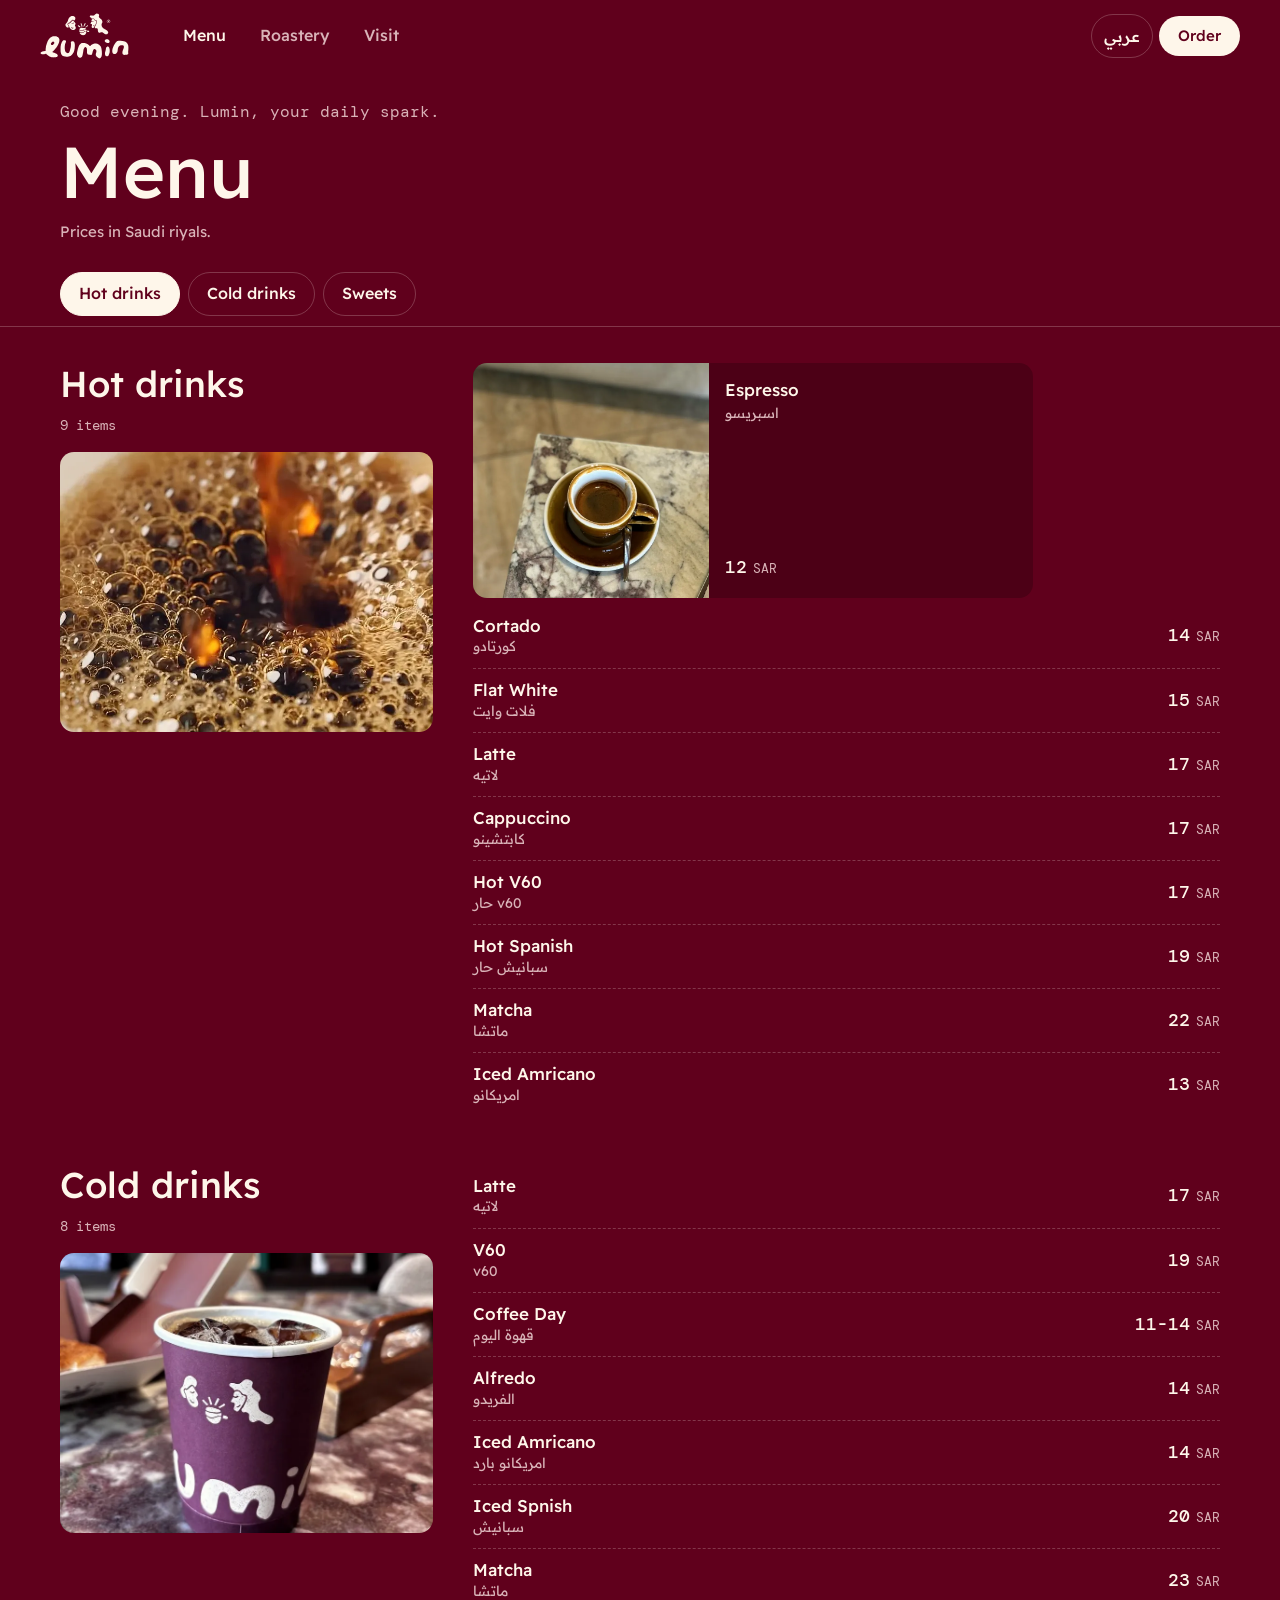
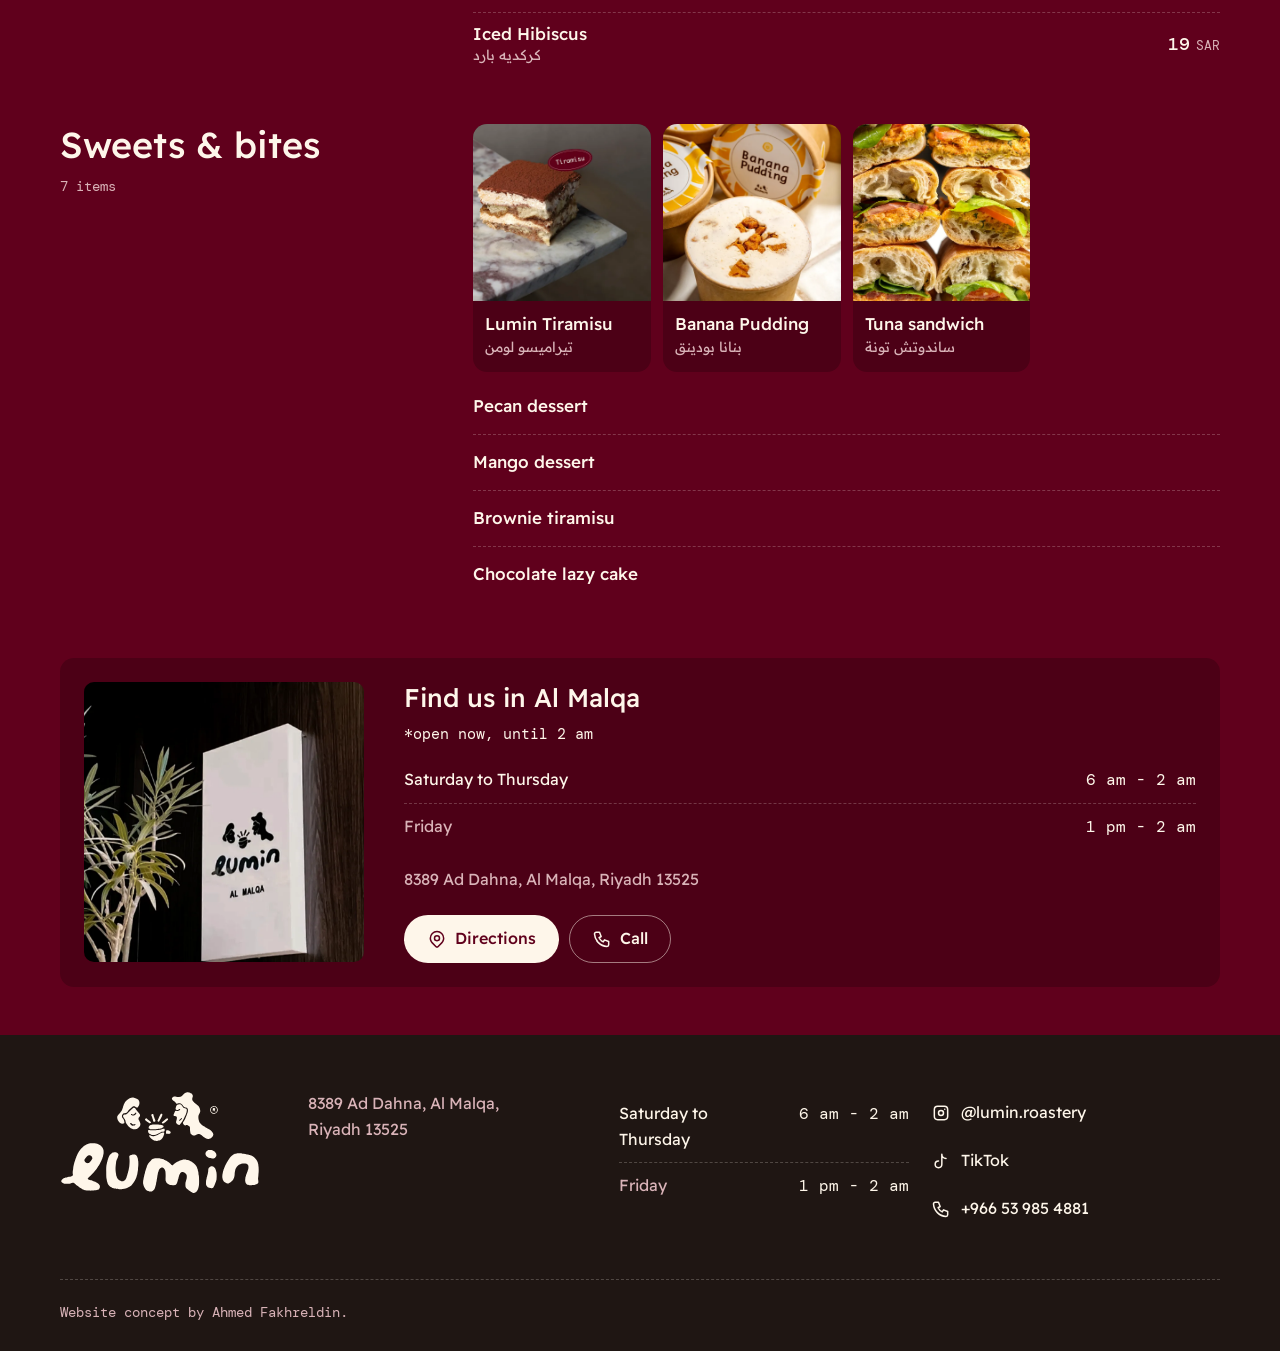
==== commit 3ca9ea84: "Fix pass: sharper visit photo, menu fold shows items, roastery leads with the tins, English tagline " ====
--- a/menu.html
+++ b/menu.html
@@ -32,7 +32,7 @@
 <link rel="icon" type="image/png" sizes="32x32" href="img/favicon-32.png">
 <link rel="apple-touch-icon" href="img/apple-touch-icon.png">
 <link rel="stylesheet" href="fonts.css?v=c0cd7f0d">
-<link rel="stylesheet" href="site.css?v=6ce14621">
+<link rel="stylesheet" href="site.css?v=c48cd345">
 <script src="app.js?v=37ed431e" defer></script>
 </head>
 <body class="menu" data-title-ar="القائمة | محمصة لومن" data-title-en="Menu | Lumin Roastery" data-desc-ar="قائمة لومن بالأسعار: المشروبات الحارة والباردة وقهوة اليوم، وأسماء الحلى." data-desc-en="The Lumin menu with prices: hot and cold drinks, coffee of the day, and the sweets.">
@@ -66,11 +66,11 @@
 <p class="meta"><span data-l="ar" lang="ar">الأسعار بالريال السعودي.</span><span data-l="en" lang="en">Prices in Saudi riyals.</span></p>
 </div>
 <nav class="chips" aria-label="أقسام القائمة" data-aria-ar="أقسام القائمة" data-aria-en="Menu sections"><ul><li><a href="#hot" data-event="menu_category" data-event-label="hot"><span data-l="ar" lang="ar">الحارة</span><span data-l="en" lang="en">Hot drinks</span></a></li><li><a href="#cold" data-event="menu_category" data-event-label="cold"><span data-l="ar" lang="ar">الباردة</span><span data-l="en" lang="en">Cold drinks</span></a></li><li><a href="#sweets" data-event="menu_category" data-event-label="sweets"><span data-l="ar" lang="ar">الحلى</span><span data-l="en" lang="en">Sweets</span></a></li></ul></nav>
-<section class="msec msec-hot" id="hot" aria-labelledby="h-hot"><div class="wrap msec-in"><div class="msec-h"><h2 id="h-hot"><span data-l="ar" lang="ar">المشروبات الحارة</span><span data-l="en" lang="en">Hot drinks</span></h2><p class="cnt"><span data-l="ar" lang="ar">9 أصناف</span><span data-l="en" lang="en">9 items</span></p></div><div class="msec-b"><figure class="lead"><picture><source type="image/webp" srcset="img/pour.webp"><img src="img/pour.jpg" width="720" height="1180" decoding="async" alt="قهوة تُسكب في كوب لومن" data-alt-ar="قهوة تُسكب في كوب لومن" data-alt-en="Coffee pouring into a Lumin cup"></picture></figure><ul class="cards one"><li class="card" data-item="hot-0"><div class="ph"><picture><source type="image/webp" srcset="img/espresso.webp"><img src="img/espresso.jpg" width="800" height="895" decoding="async" alt="فنجان إسبريسو على طاولة رخام" data-alt-ar="فنجان إسبريسو على طاولة رخام" data-alt-en="An espresso on a marble table"></picture></div><div class="tx"><h3 class="n1"><span data-l="ar" lang="ar">اسبريسو</span><span data-l="en" lang="en">Espresso</span></h3><p class="n2"><span data-l="ar" lang="ar"><span lang="en" dir="ltr">Espresso</span></span><span data-l="en" lang="en"><span lang="ar" dir="rtl">اسبريسو</span></span></p><span class="pr" data-price="12"><b dir="ltr">12</b><small><span data-l="ar" lang="ar">ر.س</span><span data-l="en" lang="en">SAR</span></small></span></div></li></ul><ul class="rows"><li class="row" data-item="hot-1"><div class="nms"><h3 class="n1"><span data-l="ar" lang="ar">كورتادو</span><span data-l="en" lang="en">Cortado</span></h3><p class="n2"><span data-l="ar" lang="ar"><span lang="en" dir="ltr">Cortado</span></span><span data-l="en" lang="en"><span lang="ar" dir="rtl">كورتادو</span></span></p></div><span class="pr" data-price="14"><b dir="ltr">14</b><small><span data-l="ar" lang="ar">ر.س</span><span data-l="en" lang="en">SAR</span></small></span></li><li class="row" data-item="hot-2"><div class="nms"><h3 class="n1"><span data-l="ar" lang="ar">فلات وايت</span><span data-l="en" lang="en">Flat White</span></h3><p class="n2"><span data-l="ar" lang="ar"><span lang="en" dir="ltr">Flat White</span></span><span data-l="en" lang="en"><span lang="ar" dir="rtl">فلات وايت</span></span></p></div><span class="pr" data-price="15"><b dir="ltr">15</b><small><span data-l="ar" lang="ar">ر.س</span><span data-l="en" lang="en">SAR</span></small></span></li><li class="row" data-item="hot-3"><div class="nms"><h3 class="n1"><span data-l="ar" lang="ar">لاتيه</span><span data-l="en" lang="en">Latte</span></h3><p class="n2"><span data-l="ar" lang="ar"><span lang="en" dir="ltr">Latte</span></span><span data-l="en" lang="en"><span lang="ar" dir="rtl">لاتيه</span></span></p></div><span class="pr" data-price="17"><b dir="ltr">17</b><small><span data-l="ar" lang="ar">ر.س</span><span data-l="en" lang="en">SAR</span></small></span></li><li class="row" data-item="hot-4"><div class="nms"><h3 class="n1"><span data-l="ar" lang="ar">كابتشينو</span><span data-l="en" lang="en">Cappuccino</span></h3><p class="n2"><span data-l="ar" lang="ar"><span lang="en" dir="ltr">Cappuccino</span></span><span data-l="en" lang="en"><span lang="ar" dir="rtl">كابتشينو</span></span></p></div><span class="pr" data-price="17"><b dir="ltr">17</b><small><span data-l="ar" lang="ar">ر.س</span><span data-l="en" lang="en">SAR</span></small></span></li><li class="row" data-item="hot-5"><div class="nms"><h3 class="n1"><span data-l="ar" lang="ar">v60 حار</span><span data-l="en" lang="en">Hot V60</span></h3><p class="n2"><span data-l="ar" lang="ar"><span lang="en" dir="ltr">Hot V60</span></span><span data-l="en" lang="en"><span lang="ar" dir="rtl">v60 حار</span></span></p></div><span class="pr" data-price="17"><b dir="ltr">17</b><small><span data-l="ar" lang="ar">ر.س</span><span data-l="en" lang="en">SAR</span></small></span></li><li class="row" data-item="hot-6"><div class="nms"><h3 class="n1"><span data-l="ar" lang="ar">سبانيش حار</span><span data-l="en" lang="en">Hot Spanish</span></h3><p class="n2"><span data-l="ar" lang="ar"><span lang="en" dir="ltr">Hot Spanish</span></span><span data-l="en" lang="en"><span lang="ar" dir="rtl">سبانيش حار</span></span></p></div><span class="pr" data-price="19"><b dir="ltr">19</b><small><span data-l="ar" lang="ar">ر.س</span><span data-l="en" lang="en">SAR</span></small></span></li><li class="row" data-item="hot-7"><div class="nms"><h3 class="n1"><span data-l="ar" lang="ar">ماتشا</span><span data-l="en" lang="en">Matcha</span></h3><p class="n2"><span data-l="ar" lang="ar"><span lang="en" dir="ltr">Matcha</span></span><span data-l="en" lang="en"><span lang="ar" dir="rtl">ماتشا</span></span></p></div><span class="pr" data-price="22"><b dir="ltr">22</b><small><span data-l="ar" lang="ar">ر.س</span><span data-l="en" lang="en">SAR</span></small></span></li><li class="row" data-item="hot-8"><div class="nms"><h3 class="n1"><span data-l="ar" lang="ar">امريكانو</span><span data-l="en" lang="en">Iced Amricano</span></h3><p class="n2"><span data-l="ar" lang="ar"><span lang="en" dir="ltr">Iced Amricano</span></span><span data-l="en" lang="en"><span lang="ar" dir="rtl">امريكانو</span></span></p></div><span class="pr" data-price="13"><b dir="ltr">13</b><small><span data-l="ar" lang="ar">ر.س</span><span data-l="en" lang="en">SAR</span></small></span></li></ul></div></div></section>
-<section class="msec msec-cold" id="cold" aria-labelledby="h-cold"><div class="wrap msec-in"><div class="msec-h"><h2 id="h-cold"><span data-l="ar" lang="ar">المشروبات الباردة</span><span data-l="en" lang="en">Cold drinks</span></h2><p class="cnt"><span data-l="ar" lang="ar">8 أصناف</span><span data-l="en" lang="en">8 items</span></p></div><div class="msec-b"><figure class="lead"><picture><source type="image/webp" srcset="img/iced.webp"><img src="img/iced.jpg" width="800" height="838" decoding="async" alt="قهوة باردة في كوب لومن البنفسجي" data-alt-ar="قهوة باردة في كوب لومن البنفسجي" data-alt-en="An iced coffee in a purple Lumin cup"></picture></figure><ul class="rows"><li class="row" data-item="cold-0"><div class="nms"><h3 class="n1"><span data-l="ar" lang="ar">لاتيه</span><span data-l="en" lang="en">Latte</span></h3><p class="n2"><span data-l="ar" lang="ar"><span lang="en" dir="ltr">Latte</span></span><span data-l="en" lang="en"><span lang="ar" dir="rtl">لاتيه</span></span></p></div><span class="pr" data-price="17"><b dir="ltr">17</b><small><span data-l="ar" lang="ar">ر.س</span><span data-l="en" lang="en">SAR</span></small></span></li><li class="row" data-item="cold-1"><div class="nms"><h3 class="n1"><span data-l="ar" lang="ar">v60</span><span data-l="en" lang="en">V60</span></h3><p class="n2"><span data-l="ar" lang="ar"><span lang="en" dir="ltr">V60</span></span><span data-l="en" lang="en"><span lang="ar" dir="rtl">v60</span></span></p></div><span class="pr" data-price="19"><b dir="ltr">19</b><small><span data-l="ar" lang="ar">ر.س</span><span data-l="en" lang="en">SAR</span></small></span></li><li class="row" data-item="cold-2"><div class="nms"><h3 class="n1"><span data-l="ar" lang="ar">قهوة اليوم</span><span data-l="en" lang="en">Coffee Day</span></h3><p class="n2"><span data-l="ar" lang="ar"><span lang="en" dir="ltr">Coffee Day</span></span><span data-l="en" lang="en"><span lang="ar" dir="rtl">قهوة اليوم</span></span></p></div><span class="pr" data-price="11-14"><b dir="ltr">11-14</b><small><span data-l="ar" lang="ar">ر.س</span><span data-l="en" lang="en">SAR</span></small></span></li><li class="row" data-item="cold-3"><div class="nms"><h3 class="n1"><span data-l="ar" lang="ar">الفريدو</span><span data-l="en" lang="en">Alfredo</span></h3><p class="n2"><span data-l="ar" lang="ar"><span lang="en" dir="ltr">Alfredo</span></span><span data-l="en" lang="en"><span lang="ar" dir="rtl">الفريدو</span></span></p></div><span class="pr" data-price="14"><b dir="ltr">14</b><small><span data-l="ar" lang="ar">ر.س</span><span data-l="en" lang="en">SAR</span></small></span></li><li class="row" data-item="cold-4"><div class="nms"><h3 class="n1"><span data-l="ar" lang="ar">امريكانو بارد</span><span data-l="en" lang="en">Iced Amricano</span></h3><p class="n2"><span data-l="ar" lang="ar"><span lang="en" dir="ltr">Iced Amricano</span></span><span data-l="en" lang="en"><span lang="ar" dir="rtl">امريكانو بارد</span></span></p></div><span class="pr" data-price="14"><b dir="ltr">14</b><small><span data-l="ar" lang="ar">ر.س</span><span data-l="en" lang="en">SAR</span></small></span></li><li class="row" data-item="cold-5"><div class="nms"><h3 class="n1"><span data-l="ar" lang="ar">سبانيش</span><span data-l="en" lang="en">Iced Spnish</span></h3><p class="n2"><span data-l="ar" lang="ar"><span lang="en" dir="ltr">Iced Spnish</span></span><span data-l="en" lang="en"><span lang="ar" dir="rtl">سبانيش</span></span></p></div><span class="pr" data-price="20"><b dir="ltr">20</b><small><span data-l="ar" lang="ar">ر.س</span><span data-l="en" lang="en">SAR</span></small></span></li><li class="row" data-item="cold-6"><div class="nms"><h3 class="n1"><span data-l="ar" lang="ar">ماتشا</span><span data-l="en" lang="en">Matcha</span></h3><p class="n2"><span data-l="ar" lang="ar"><span lang="en" dir="ltr">Matcha</span></span><span data-l="en" lang="en"><span lang="ar" dir="rtl">ماتشا</span></span></p></div><span class="pr" data-price="23"><b dir="ltr">23</b><small><span data-l="ar" lang="ar">ر.س</span><span data-l="en" lang="en">SAR</span></small></span></li><li class="row" data-item="cold-7"><div class="nms"><h3 class="n1"><span data-l="ar" lang="ar">كركديه بارد</span><span data-l="en" lang="en">Iced Hibiscus</span></h3><p class="n2"><span data-l="ar" lang="ar"><span lang="en" dir="ltr">Iced Hibiscus</span></span><span data-l="en" lang="en"><span lang="ar" dir="rtl">كركديه بارد</span></span></p></div><span class="pr" data-price="19"><b dir="ltr">19</b><small><span data-l="ar" lang="ar">ر.س</span><span data-l="en" lang="en">SAR</span></small></span></li></ul></div></div></section>
-<section class="msec msec-sweets" id="sweets" aria-labelledby="h-sweets"><div class="wrap msec-in"><div class="msec-h"><h2 id="h-sweets"><span data-l="ar" lang="ar">الحلى</span><span data-l="en" lang="en">Sweets & bites</span></h2><p class="cnt"><span data-l="ar" lang="ar">7 أصناف</span><span data-l="en" lang="en">7 items</span></p></div><div class="msec-b"><ul class="cards"><li class="card" data-item="sweets-0"><div class="ph"><picture><source type="image/webp" srcset="img/tiramisu-sq.webp"><img src="img/tiramisu-sq.jpg" width="800" height="800" decoding="async" alt="تيراميسو لومن على رخام" data-alt-ar="تيراميسو لومن على رخام" data-alt-en="Lumin tiramisu on marble"></picture></div><div class="tx"><h3 class="n1"><span data-l="ar" lang="ar">تيراميسو لومن</span><span data-l="en" lang="en">Lumin Tiramisu</span></h3><p class="n2"><span data-l="ar" lang="ar"><span lang="en" dir="ltr">Lumin Tiramisu</span></span><span data-l="en" lang="en"><span lang="ar" dir="rtl">تيراميسو لومن</span></span></p></div></li><li class="card" data-item="sweets-2"><div class="ph"><picture><source type="image/webp" srcset="img/mango.webp"><img src="img/mango.jpg" width="700" height="881" decoding="async" alt="حلى المانجو في علبة لومن" data-alt-ar="حلى المانجو في علبة لومن" data-alt-en="The mango dessert in a Lumin box"></picture></div><div class="tx"><h3 class="n1"><span lang="en" dir="ltr">Mango dessert</span></h3></div></li><li class="card" data-item="sweets-5"><div class="ph"><picture><source type="image/webp" srcset="img/banana.webp"><img src="img/banana.jpg" width="800" height="917" decoding="async" alt="أكواب بنانا بودينق من لومن" data-alt-ar="أكواب بنانا بودينق من لومن" data-alt-en="Lumin banana pudding cups"></picture></div><div class="tx"><h3 class="n1"><span data-l="ar" lang="ar">بنانا بودينق</span><span data-l="en" lang="en">Banana Pudding</span></h3><p class="n2"><span data-l="ar" lang="ar"><span lang="en" dir="ltr">Banana Pudding</span></span><span data-l="en" lang="en"><span lang="ar" dir="rtl">بنانا بودينق</span></span></p></div></li><li class="card" data-item="sweets-6"><div class="ph"><picture><source type="image/webp" srcset="img/tuna.webp"><img src="img/tuna.jpg" width="800" height="806" decoding="async" alt="ساندوتشات التونة" data-alt-ar="ساندوتشات التونة" data-alt-en="Tuna sandwiches, stacked"></picture></div><div class="tx"><h3 class="n1"><span data-l="ar" lang="ar">ساندوتش تونة</span><span data-l="en" lang="en">Tuna sandwich</span></h3><p class="n2"><span data-l="ar" lang="ar"><span lang="en" dir="ltr">Tuna sandwich</span></span><span data-l="en" lang="en"><span lang="ar" dir="rtl">ساندوتش تونة</span></span></p></div></li></ul><ul class="rows"><li class="row" data-item="sweets-1"><div class="nms"><h3 class="n1"><span lang="en" dir="ltr">Pecan dessert</span></h3></div></li><li class="row" data-item="sweets-3"><div class="nms"><h3 class="n1"><span lang="en" dir="ltr">Brownie tiramisu</span></h3></div></li><li class="row" data-item="sweets-4"><div class="nms"><h3 class="n1"><span lang="en" dir="ltr">Chocolate lazy cake</span></h3></div></li></ul></div></div></section>
+<section class="msec msec-hot" id="hot" aria-labelledby="h-hot"><div class="wrap msec-in"><div class="msec-l"><div class="msec-h"><h2 id="h-hot"><span data-l="ar" lang="ar">المشروبات الحارة</span><span data-l="en" lang="en">Hot drinks</span></h2><p class="cnt"><span data-l="ar" lang="ar">9 أصناف</span><span data-l="en" lang="en">9 items</span></p></div><figure class="lead"><picture><source type="image/webp" srcset="img/pour.webp"><img src="img/pour.jpg" width="720" height="1180" decoding="async" alt="قهوة تُسكب في كوب لومن" data-alt-ar="قهوة تُسكب في كوب لومن" data-alt-en="Coffee pouring into a Lumin cup"></picture></figure></div><div class="msec-b"><ul class="cards one"><li class="card" data-item="hot-0"><div class="ph"><picture><source type="image/webp" srcset="img/espresso.webp"><img src="img/espresso.jpg" width="800" height="895" decoding="async" alt="فنجان إسبريسو على طاولة رخام" data-alt-ar="فنجان إسبريسو على طاولة رخام" data-alt-en="An espresso on a marble table"></picture></div><div class="tx"><h3 class="n1"><span data-l="ar" lang="ar">اسبريسو</span><span data-l="en" lang="en">Espresso</span></h3><p class="n2"><span data-l="ar" lang="ar"><span lang="en" dir="ltr">Espresso</span></span><span data-l="en" lang="en"><span lang="ar" dir="rtl">اسبريسو</span></span></p><span class="pr" data-price="12"><b dir="ltr">12</b><small><span data-l="ar" lang="ar">ر.س</span><span data-l="en" lang="en">SAR</span></small></span></div></li></ul><ul class="rows"><li class="row" data-item="hot-1"><div class="nms"><h3 class="n1"><span data-l="ar" lang="ar">كورتادو</span><span data-l="en" lang="en">Cortado</span></h3><p class="n2"><span data-l="ar" lang="ar"><span lang="en" dir="ltr">Cortado</span></span><span data-l="en" lang="en"><span lang="ar" dir="rtl">كورتادو</span></span></p></div><span class="pr" data-price="14"><b dir="ltr">14</b><small><span data-l="ar" lang="ar">ر.س</span><span data-l="en" lang="en">SAR</span></small></span></li><li class="row" data-item="hot-2"><div class="nms"><h3 class="n1"><span data-l="ar" lang="ar">فلات وايت</span><span data-l="en" lang="en">Flat White</span></h3><p class="n2"><span data-l="ar" lang="ar"><span lang="en" dir="ltr">Flat White</span></span><span data-l="en" lang="en"><span lang="ar" dir="rtl">فلات وايت</span></span></p></div><span class="pr" data-price="15"><b dir="ltr">15</b><small><span data-l="ar" lang="ar">ر.س</span><span data-l="en" lang="en">SAR</span></small></span></li><li class="row" data-item="hot-3"><div class="nms"><h3 class="n1"><span data-l="ar" lang="ar">لاتيه</span><span data-l="en" lang="en">Latte</span></h3><p class="n2"><span data-l="ar" lang="ar"><span lang="en" dir="ltr">Latte</span></span><span data-l="en" lang="en"><span lang="ar" dir="rtl">لاتيه</span></span></p></div><span class="pr" data-price="17"><b dir="ltr">17</b><small><span data-l="ar" lang="ar">ر.س</span><span data-l="en" lang="en">SAR</span></small></span></li><li class="row" data-item="hot-4"><div class="nms"><h3 class="n1"><span data-l="ar" lang="ar">كابتشينو</span><span data-l="en" lang="en">Cappuccino</span></h3><p class="n2"><span data-l="ar" lang="ar"><span lang="en" dir="ltr">Cappuccino</span></span><span data-l="en" lang="en"><span lang="ar" dir="rtl">كابتشينو</span></span></p></div><span class="pr" data-price="17"><b dir="ltr">17</b><small><span data-l="ar" lang="ar">ر.س</span><span data-l="en" lang="en">SAR</span></small></span></li><li class="row" data-item="hot-5"><div class="nms"><h3 class="n1"><span data-l="ar" lang="ar">v60 حار</span><span data-l="en" lang="en">Hot V60</span></h3><p class="n2"><span data-l="ar" lang="ar"><span lang="en" dir="ltr">Hot V60</span></span><span data-l="en" lang="en"><span lang="ar" dir="rtl">v60 حار</span></span></p></div><span class="pr" data-price="17"><b dir="ltr">17</b><small><span data-l="ar" lang="ar">ر.س</span><span data-l="en" lang="en">SAR</span></small></span></li><li class="row" data-item="hot-6"><div class="nms"><h3 class="n1"><span data-l="ar" lang="ar">سبانيش حار</span><span data-l="en" lang="en">Hot Spanish</span></h3><p class="n2"><span data-l="ar" lang="ar"><span lang="en" dir="ltr">Hot Spanish</span></span><span data-l="en" lang="en"><span lang="ar" dir="rtl">سبانيش حار</span></span></p></div><span class="pr" data-price="19"><b dir="ltr">19</b><small><span data-l="ar" lang="ar">ر.س</span><span data-l="en" lang="en">SAR</span></small></span></li><li class="row" data-item="hot-7"><div class="nms"><h3 class="n1"><span data-l="ar" lang="ar">ماتشا</span><span data-l="en" lang="en">Matcha</span></h3><p class="n2"><span data-l="ar" lang="ar"><span lang="en" dir="ltr">Matcha</span></span><span data-l="en" lang="en"><span lang="ar" dir="rtl">ماتشا</span></span></p></div><span class="pr" data-price="22"><b dir="ltr">22</b><small><span data-l="ar" lang="ar">ر.س</span><span data-l="en" lang="en">SAR</span></small></span></li><li class="row" data-item="hot-8"><div class="nms"><h3 class="n1"><span data-l="ar" lang="ar">امريكانو</span><span data-l="en" lang="en">Iced Amricano</span></h3><p class="n2"><span data-l="ar" lang="ar"><span lang="en" dir="ltr">Iced Amricano</span></span><span data-l="en" lang="en"><span lang="ar" dir="rtl">امريكانو</span></span></p></div><span class="pr" data-price="13"><b dir="ltr">13</b><small><span data-l="ar" lang="ar">ر.س</span><span data-l="en" lang="en">SAR</span></small></span></li></ul></div></div></section>
+<section class="msec msec-cold" id="cold" aria-labelledby="h-cold"><div class="wrap msec-in"><div class="msec-l"><div class="msec-h"><h2 id="h-cold"><span data-l="ar" lang="ar">المشروبات الباردة</span><span data-l="en" lang="en">Cold drinks</span></h2><p class="cnt"><span data-l="ar" lang="ar">8 أصناف</span><span data-l="en" lang="en">8 items</span></p></div><figure class="lead"><picture><source type="image/webp" srcset="img/iced.webp"><img src="img/iced.jpg" width="800" height="838" decoding="async" alt="قهوة باردة في كوب لومن البنفسجي" data-alt-ar="قهوة باردة في كوب لومن البنفسجي" data-alt-en="An iced coffee in a purple Lumin cup"></picture></figure></div><div class="msec-b"><ul class="rows"><li class="row" data-item="cold-0"><div class="nms"><h3 class="n1"><span data-l="ar" lang="ar">لاتيه</span><span data-l="en" lang="en">Latte</span></h3><p class="n2"><span data-l="ar" lang="ar"><span lang="en" dir="ltr">Latte</span></span><span data-l="en" lang="en"><span lang="ar" dir="rtl">لاتيه</span></span></p></div><span class="pr" data-price="17"><b dir="ltr">17</b><small><span data-l="ar" lang="ar">ر.س</span><span data-l="en" lang="en">SAR</span></small></span></li><li class="row" data-item="cold-1"><div class="nms"><h3 class="n1"><span data-l="ar" lang="ar">v60</span><span data-l="en" lang="en">V60</span></h3><p class="n2"><span data-l="ar" lang="ar"><span lang="en" dir="ltr">V60</span></span><span data-l="en" lang="en"><span lang="ar" dir="rtl">v60</span></span></p></div><span class="pr" data-price="19"><b dir="ltr">19</b><small><span data-l="ar" lang="ar">ر.س</span><span data-l="en" lang="en">SAR</span></small></span></li><li class="row" data-item="cold-2"><div class="nms"><h3 class="n1"><span data-l="ar" lang="ar">قهوة اليوم</span><span data-l="en" lang="en">Coffee Day</span></h3><p class="n2"><span data-l="ar" lang="ar"><span lang="en" dir="ltr">Coffee Day</span></span><span data-l="en" lang="en"><span lang="ar" dir="rtl">قهوة اليوم</span></span></p></div><span class="pr" data-price="11-14"><b dir="ltr">11-14</b><small><span data-l="ar" lang="ar">ر.س</span><span data-l="en" lang="en">SAR</span></small></span></li><li class="row" data-item="cold-3"><div class="nms"><h3 class="n1"><span data-l="ar" lang="ar">الفريدو</span><span data-l="en" lang="en">Alfredo</span></h3><p class="n2"><span data-l="ar" lang="ar"><span lang="en" dir="ltr">Alfredo</span></span><span data-l="en" lang="en"><span lang="ar" dir="rtl">الفريدو</span></span></p></div><span class="pr" data-price="14"><b dir="ltr">14</b><small><span data-l="ar" lang="ar">ر.س</span><span data-l="en" lang="en">SAR</span></small></span></li><li class="row" data-item="cold-4"><div class="nms"><h3 class="n1"><span data-l="ar" lang="ar">امريكانو بارد</span><span data-l="en" lang="en">Iced Amricano</span></h3><p class="n2"><span data-l="ar" lang="ar"><span lang="en" dir="ltr">Iced Amricano</span></span><span data-l="en" lang="en"><span lang="ar" dir="rtl">امريكانو بارد</span></span></p></div><span class="pr" data-price="14"><b dir="ltr">14</b><small><span data-l="ar" lang="ar">ر.س</span><span data-l="en" lang="en">SAR</span></small></span></li><li class="row" data-item="cold-5"><div class="nms"><h3 class="n1"><span data-l="ar" lang="ar">سبانيش</span><span data-l="en" lang="en">Iced Spnish</span></h3><p class="n2"><span data-l="ar" lang="ar"><span lang="en" dir="ltr">Iced Spnish</span></span><span data-l="en" lang="en"><span lang="ar" dir="rtl">سبانيش</span></span></p></div><span class="pr" data-price="20"><b dir="ltr">20</b><small><span data-l="ar" lang="ar">ر.س</span><span data-l="en" lang="en">SAR</span></small></span></li><li class="row" data-item="cold-6"><div class="nms"><h3 class="n1"><span data-l="ar" lang="ar">ماتشا</span><span data-l="en" lang="en">Matcha</span></h3><p class="n2"><span data-l="ar" lang="ar"><span lang="en" dir="ltr">Matcha</span></span><span data-l="en" lang="en"><span lang="ar" dir="rtl">ماتشا</span></span></p></div><span class="pr" data-price="23"><b dir="ltr">23</b><small><span data-l="ar" lang="ar">ر.س</span><span data-l="en" lang="en">SAR</span></small></span></li><li class="row" data-item="cold-7"><div class="nms"><h3 class="n1"><span data-l="ar" lang="ar">كركديه بارد</span><span data-l="en" lang="en">Iced Hibiscus</span></h3><p class="n2"><span data-l="ar" lang="ar"><span lang="en" dir="ltr">Iced Hibiscus</span></span><span data-l="en" lang="en"><span lang="ar" dir="rtl">كركديه بارد</span></span></p></div><span class="pr" data-price="19"><b dir="ltr">19</b><small><span data-l="ar" lang="ar">ر.س</span><span data-l="en" lang="en">SAR</span></small></span></li></ul></div></div></section>
+<section class="msec msec-sweets" id="sweets" aria-labelledby="h-sweets"><div class="wrap msec-in"><div class="msec-l"><div class="msec-h"><h2 id="h-sweets"><span data-l="ar" lang="ar">الحلى</span><span data-l="en" lang="en">Sweets & bites</span></h2><p class="cnt"><span data-l="ar" lang="ar">7 أصناف</span><span data-l="en" lang="en">7 items</span></p></div></div><div class="msec-b"><ul class="cards"><li class="card" data-item="sweets-0"><div class="ph"><picture><source type="image/webp" srcset="img/tiramisu-sq.webp"><img src="img/tiramisu-sq.jpg" width="800" height="800" decoding="async" alt="تيراميسو لومن على رخام" data-alt-ar="تيراميسو لومن على رخام" data-alt-en="Lumin tiramisu on marble"></picture></div><div class="tx"><h3 class="n1"><span data-l="ar" lang="ar">تيراميسو لومن</span><span data-l="en" lang="en">Lumin Tiramisu</span></h3><p class="n2"><span data-l="ar" lang="ar"><span lang="en" dir="ltr">Lumin Tiramisu</span></span><span data-l="en" lang="en"><span lang="ar" dir="rtl">تيراميسو لومن</span></span></p></div></li><li class="card" data-item="sweets-5"><div class="ph"><picture><source type="image/webp" srcset="img/banana.webp"><img src="img/banana.jpg" width="800" height="917" decoding="async" alt="أكواب بنانا بودينق من لومن" data-alt-ar="أكواب بنانا بودينق من لومن" data-alt-en="Lumin banana pudding cups"></picture></div><div class="tx"><h3 class="n1"><span data-l="ar" lang="ar">بنانا بودينق</span><span data-l="en" lang="en">Banana Pudding</span></h3><p class="n2"><span data-l="ar" lang="ar"><span lang="en" dir="ltr">Banana Pudding</span></span><span data-l="en" lang="en"><span lang="ar" dir="rtl">بنانا بودينق</span></span></p></div></li><li class="card" data-item="sweets-6"><div class="ph"><picture><source type="image/webp" srcset="img/tuna.webp"><img src="img/tuna.jpg" width="800" height="806" decoding="async" alt="ساندوتشات التونة" data-alt-ar="ساندوتشات التونة" data-alt-en="Tuna sandwiches, stacked"></picture></div><div class="tx"><h3 class="n1"><span data-l="ar" lang="ar">ساندوتش تونة</span><span data-l="en" lang="en">Tuna sandwich</span></h3><p class="n2"><span data-l="ar" lang="ar"><span lang="en" dir="ltr">Tuna sandwich</span></span><span data-l="en" lang="en"><span lang="ar" dir="rtl">ساندوتش تونة</span></span></p></div></li></ul><ul class="rows"><li class="row" data-item="sweets-1"><div class="nms"><h3 class="n1"><span lang="en" dir="ltr">Pecan dessert</span></h3></div></li><li class="row" data-item="sweets-2"><div class="nms"><h3 class="n1"><span lang="en" dir="ltr">Mango dessert</span></h3></div></li><li class="row" data-item="sweets-3"><div class="nms"><h3 class="n1"><span lang="en" dir="ltr">Brownie tiramisu</span></h3></div></li><li class="row" data-item="sweets-4"><div class="nms"><h3 class="n1"><span lang="en" dir="ltr">Chocolate lazy cake</span></h3></div></li></ul></div></div></section>
 <section class="pick" aria-labelledby="pick-h"><div class="wrap pick-in">
-<figure class="pick-ph"><picture><source type="image/webp" srcset="img/storefront.webp"><img src="img/storefront.jpg" width="1000" height="705" decoding="async" alt="واجهة لومن في الملقا" data-alt-ar="واجهة لومن في الملقا" data-alt-en="The Lumin storefront in Al Malqa"></picture></figure>
+<figure class="pick-ph"><picture><source type="image/webp" srcset="img/lightbox.webp"><img src="img/lightbox.jpg" width="900" height="930" decoding="async" alt="لوحة لومن في الملقا بجانب نبتة" data-alt-ar="لوحة لومن في الملقا بجانب نبتة" data-alt-en="The Lumin sign for Al Malqa beside a plant"></picture></figure>
 <div class="pick-tx">
 <h2 id="pick-h"><span data-l="ar" lang="ar">تجدنا في الملقا</span><span data-l="en" lang="en">Find us in Al Malqa</span></h2>
 <p class="foot pick-foot" data-status aria-live="polite"><span data-l="ar" lang="ar">*من 6 صباحاً حتى 2 فجراً، والجمعة من 1 ظهراً</span><span data-l="en" lang="en">*6 am to 2 am, friday from 1 pm</span></p>
--- a/site.css
+++ b/site.css
@@ -103,7 +103,7 @@
 /* ---------- home: hero (their brand card) */
 .hero{display:grid;grid-template-rows:auto auto minmax(180px,1fr) auto;min-height:calc(100dvh - var(--hdr));padding:18px var(--g) 24px;gap:18px;background:var(--burgundy)}
 .lockup{display:flex;align-items:center;gap:12px;font:400 1.25rem/1.3 var(--f-mono)}
-html[lang=ar] .lockup{font:400 1.25rem/1.45 var(--f-text)}
+.lock-t{font:400 1.25rem/1.3 var(--f-mono);text-align:start}
 .lock-cup{width:36px;flex:none}
 .hero-mark{margin:0}
 .mk-hero{width:min(100%,calc(24dvh * 1.935));max-width:520px;height:auto;margin-inline:auto}
@@ -139,6 +139,7 @@
 html[lang=ar] .board{font-family:var(--f-text)}
 .board li{display:flex;align-items:center;gap:14px;min-height:56px;padding:8px 0;border-top:1px dashed var(--line-l);font-size:1.0625rem}
 .board li:first-child{border-top:0}
+.board .en{font-family:var(--f-mono);font-size:1rem}
 .sweets .txt-link{margin-top:20px;color:var(--burgundy)}
 
 /* ---------- home: the room */
@@ -170,14 +171,15 @@
 html[lang=ar] .hrs-big .ht{letter-spacing:0;font-weight:500}
 .v-addr{margin-top:18px;color:var(--blush)}
 .acts-wrap{margin-top:22px}
-.v-ph1 img{border-radius:var(--r);width:100%;aspect-ratio:3/2;object-fit:cover}
-.v-ph2{display:none}
+.v-ph1{max-width:300px}
+.v-ph1 img{border-radius:var(--r);width:100%;aspect-ratio:4/5;object-fit:cover;object-position:62% 50%}
 
 /* ---------- footer */
 .ftr{background:var(--wood);color:var(--cream);padding:56px 0 calc(28px + env(safe-area-inset-bottom))}
 .ftr-in{display:grid;gap:30px}
 .mk-ftr{width:200px;height:auto}
 .ftr-cols{display:grid;gap:22px}
+.ftr-slim .ftr-cols{align-content:start}
 .ftr-addr{color:var(--blush)}
 .hrs-sm{max-width:420px}
 .soc{display:grid;gap:4px}
@@ -199,6 +201,7 @@
 .chips a[aria-current=true]{background:var(--cream);color:var(--burgundy);border-color:var(--cream)}
 @media (hover:hover) and (pointer:fine){.chips a:not([aria-current=true]):hover{border-color:var(--cream)}}
 .msec{padding:36px 0 12px;scroll-margin-top:calc(var(--hdr) + 66px)}
+.msec-l{min-width:0}
 .msec-h{display:flex;align-items:baseline;justify-content:space-between;gap:12px;margin-bottom:18px}
 .msec-h h2{font:500 clamp(1.6rem,1.2rem + 1.8vw,2.25rem)/1.15 var(--f-text)}
 .cnt{font:400 .875rem var(--f-mono);color:var(--blush)}
@@ -227,7 +230,8 @@
 .msec-sweets .rows li{min-height:56px}
 .pick{padding:44px 0 24px}
 .pick-in{display:grid;gap:22px;background:var(--burgundy-2);border-radius:var(--r);padding:var(--g);max-width:calc(var(--wrapw) - 2 * var(--g))}
-.pick-ph img{width:100%;aspect-ratio:16/9;object-fit:cover;border-radius:10px}
+.pick-ph{max-width:240px}
+.pick-ph img{width:100%;aspect-ratio:1/1;object-fit:cover;object-position:62% 50%;border-radius:10px}
 .pick h2{font:500 1.6rem/1.2 var(--f-text);margin-bottom:10px}
 .pick-in .hrs{margin-top:12px}
 .pick-in{margin-inline:var(--g);width:auto}
@@ -242,14 +246,13 @@
 .rt-top .kicker{color:var(--blush)}
 .rt-top h1{font:500 clamp(2rem,1.2rem + 4vw,4.25rem)/1.12 var(--f-text);max-width:16ch}
 html[lang=ar] .rt-top h1{line-height:1.4;max-width:18ch}
-.rt-ph img{width:100%;height:min(62vh,640px);object-fit:cover}
+.rt-ph img{width:100%;height:auto;aspect-ratio:4/3;object-fit:cover;object-position:50% 45%}
 .origins{background:var(--marble);color:var(--wood);padding:60px 0}
 .or-grid{display:grid;gap:32px}
 .or-list li{font:600 clamp(3rem,1.6rem + 7vw,5.75rem)/1.05 var(--f-text);color:var(--burgundy);letter-spacing:-.02em;padding:6px 0}
 html[lang=ar] .or-list li{letter-spacing:0;line-height:1.3}
 .or-note{margin-top:18px;font:400 1rem/1.6 var(--f-mono);color:var(--vein)}
 html[lang=ar] .or-note{font-family:var(--f-text)}
-.or-ph img{width:100%;border-radius:var(--r);aspect-ratio:3/2;object-fit:cover}
 .cotd{background:var(--cream);color:var(--wood);padding:60px 0}
 .cotd-grid{display:grid;grid-template-columns:1fr 1fr;gap:14px}
 .cotd-tx{grid-column:1/-1;order:-1;margin-bottom:12px}
@@ -287,17 +290,23 @@
   .rm2 img{aspect-ratio:4/5}
   .visit-grid{grid-template-columns:5fr 6fr;gap:48px;align-items:start}
   .v-tx{grid-row:1/3}
-  .v-ph2{display:block;width:62%;margin-inline-start:auto;margin-top:-80px}
-  .v-ph2 img{border-radius:var(--r);aspect-ratio:1/1;object-fit:cover;border:6px solid var(--burgundy)}
+  .v-ph1{max-width:340px;justify-self:end;align-self:center}
   .ftr-in{grid-template-columns:auto 1fr;align-items:start;gap:48px}
   .ftr-cols{grid-template-columns:1fr 1fr 1fr}
   .credit{grid-column:1/-1}
   .cards{grid-template-columns:repeat(4,1fr)}
   .cards.one{grid-template-columns:minmax(0,560px)}
   .msec-in{display:grid;grid-template-columns:4fr 8fr;gap:40px}
-  .msec-h{flex-direction:column;align-items:flex-start;position:sticky;top:calc(var(--hdr) + 90px);align-self:start}
-  .pick-in{grid-template-columns:5fr 6fr;align-items:center;padding:24px;margin-inline:auto}
-  .or-grid{grid-template-columns:5fr 6fr;align-items:center;gap:48px}
+  .msec-l{position:sticky;top:calc(var(--hdr) + 90px);align-self:start}
+  .msec-h{flex-direction:column;align-items:flex-start}
+  .lead{margin-bottom:0}
+  .lead img{aspect-ratio:4/3}
+  .pick-in{grid-template-columns:auto 1fr;gap:40px;align-items:center;padding:24px;margin-inline:auto}
+  .pick-ph{max-width:280px}
+  .rt-top{display:grid;grid-template-columns:6fr 5fr;align-items:stretch}
+  .rt-top-in{margin-inline:0;width:auto;max-width:none;padding-inline-start:max(var(--g),calc((100vw - var(--wrapw)) / 2 + var(--g)));padding-top:64px;padding-bottom:64px;align-self:center}
+  .rt-ph img{height:100%;aspect-ratio:auto;min-height:480px}
+  .or-list{display:grid;grid-template-columns:repeat(3,auto);justify-content:space-between;gap:24px}
   .cotd-grid{grid-template-columns:4fr 5fr 4fr;align-items:end;gap:24px}
   .cotd-tx{grid-column:2;order:0;align-self:center;margin:0}
   .cotd-ph2{margin-top:0;margin-bottom:64px}
@@ -310,6 +319,10 @@
   :root{--hdr:72px;--g:40px}
   .mk-hdr{height:46px}
   .nav{display:flex;gap:6px;margin-inline-start:28px}
+  .hm .hdr-in{position:relative;max-width:1440px}
+  .hm .brand{position:absolute;inset-inline-start:var(--g)}
+  .hm .nav{margin-inline-start:-14px;transition:margin-inline-start .3s var(--ease)}
+  .hm.past .nav{margin-inline-start:103px}
   .nav a{display:inline-flex;align-items:center;min-height:44px;padding:0 14px;border-radius:999px;text-decoration:none;color:var(--blush);font-weight:500}
   .nav a[aria-current]{color:var(--cream)}
   .burger{display:none}
@@ -317,7 +330,7 @@
   .hero{height:calc(100dvh - var(--hdr));min-height:600px;max-height:1000px;grid-template-columns:1fr auto 1fr;grid-template-rows:auto minmax(0,1fr);grid-template-areas:"lock mark end" "counter counter counter";column-gap:40px;row-gap:28px;padding:28px var(--g) 32px;max-width:1440px;margin-inline:auto}
   .home main{background:var(--burgundy)}
   .lockup{grid-area:lock;align-self:start;font-size:1.5rem}
-  html[lang=ar] .lockup{font-size:1.5rem}
+  .lock-t{font-size:1.5rem}
   .order-bar{display:none}
   .hero-mark{grid-area:mark}
   .mk-hero{width:clamp(380px,36vw,560px);max-width:none}
@@ -339,7 +352,7 @@
 @media (max-width:359px){
   .ob-in{padding-inline:12px;gap:8px}
   .ob-main{font-size:.9375rem;gap:6px}
-  .lockup{font-size:1.0625rem}
+  .lockup,.lock-t{font-size:1.0625rem}
   .hero-end .acts .btn{padding:0 14px}
 }
 @media (prefers-reduced-motion:reduce){
